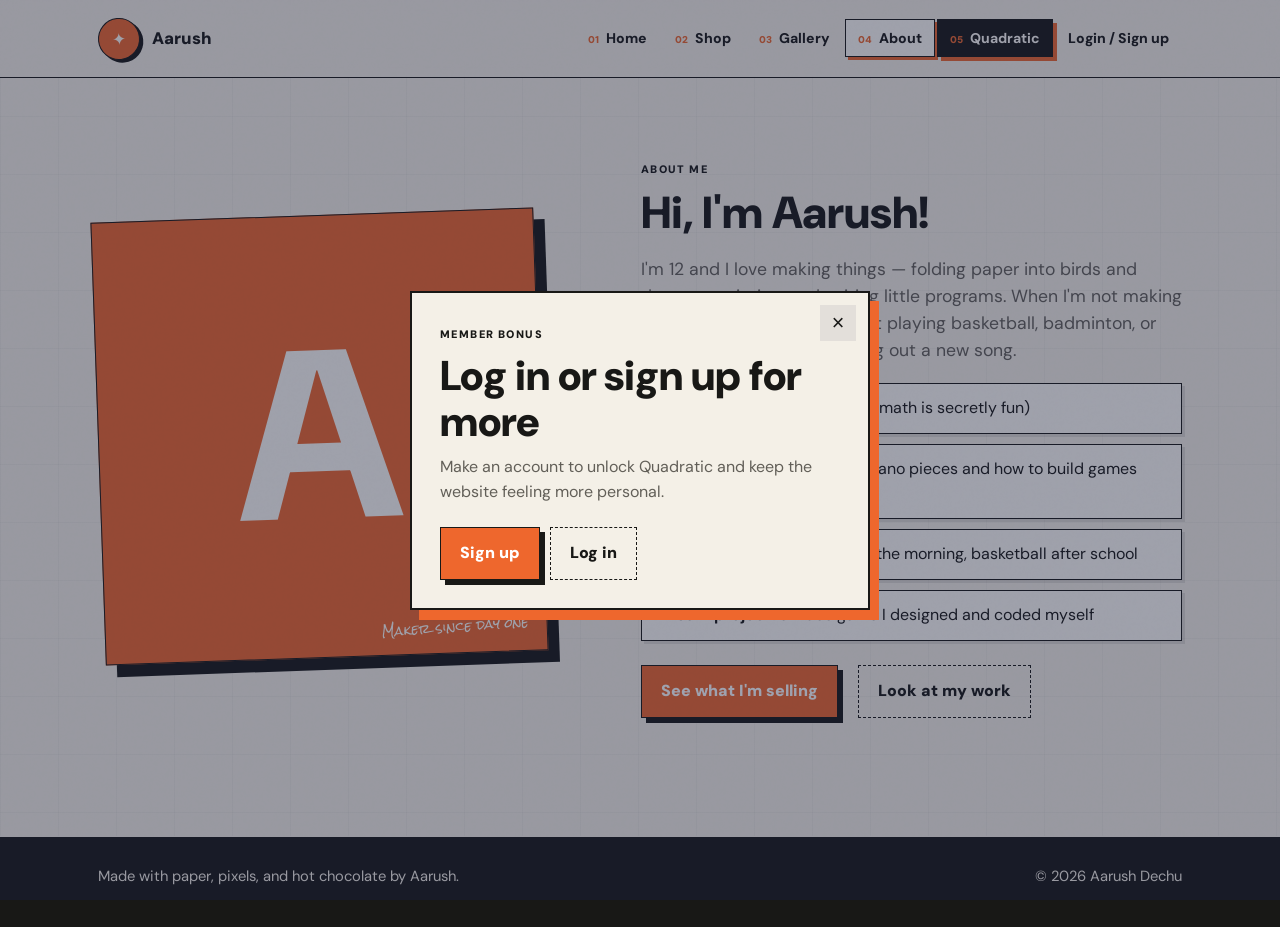
==== about.html @ c91dede1 "Redesign site with Sketchy Business style" ====
<!DOCTYPE html>
<html lang="en">
<head>
  <meta charset="UTF-8" />
  <meta name="viewport" content="width=device-width, initial-scale=1.0" />
  <title>About — Aarush Dechu</title>
  <meta name="description" content="Get to know Aarush — maker, player, and coder, age 12." />
  <link rel="preconnect" href="https://fonts.googleapis.com" />
  <link rel="preconnect" href="https://fonts.gstatic.com" crossorigin />
  <link href="https://fonts.googleapis.com/css2?family=DM+Sans:wght@400;500;600;700;800;900&family=Rock+Salt&display=swap" rel="stylesheet" />
  <link rel="stylesheet" href="css/style.css" />
</head>
<body class="about-page">

  <header class="site-header">
    <div class="wrap nav">
      <a class="brand" href="index.html"><span class="mark">✦</span> Aarush</a>
      <button class="nav-toggle" aria-label="Open menu" aria-expanded="false">☰</button>
      <ul class="nav-links">
        <li><a href="index.html">Home</a></li>
        <li><a href="shop.html">Shop</a></li>
        <li><a href="gallery.html">Gallery</a></li>
        <li><a href="about.html" aria-current="page">About</a></li>
        <li><a class="nav-feature" href="math.html">Quadratic</a></li>
        <li><a href="login.html" data-auth-link>Login</a></li>
      </ul>
    </div>
  </header>

  <section class="section">
    <div class="wrap">
      <div class="about-grid">
        <div class="portrait" aria-label="A for Aarush"><span>A</span><small>Maker since day one</small></div>

        <div>
          <span class="eyebrow">About me</span>
          <h2 style="font-size:clamp(1.9rem,4vw,2.8rem); margin:8px 0 14px">Hi, I'm Aarush!</h2>
          <p style="color:var(--ink-soft); font-size:1.1rem">
            I'm 12 and I love making things — folding paper into birds and dragons,
            painting, and writing little programs. When I'm not making stuff, you'll
            find me on a court playing basketball, badminton, or tennis, or at the piano
            figuring out a new song.
          </p>

          <ul class="facts">
            <li><b>Best at:</b> origami and algebra (math is secretly fun)</li>
            <li><b>Currently learning:</b> harder piano pieces and how to build games with code</li>
            <li><b>Favorite sport day:</b> tennis in the morning, basketball after school</li>
            <li><b>Dream project:</b> a video game I designed and coded myself</li>
          </ul>

          <div class="hero-actions" style="margin-top:24px">
            <a class="btn btn--coral" href="shop.html">See what I'm selling</a>
            <a class="btn btn--ghost" href="gallery.html">Look at my work</a>
          </div>
        </div>
      </div>
    </div>
  </section>

  <footer class="site-footer">
    <div class="wrap">
      <span>Made with paper, pixels, and hot chocolate by Aarush.</span>
      <span>© <span data-year>2026</span> Aarush Dechu</span>
    </div>
  </footer>

  <script src="js/main.js"></script>
</body>
</html>
---- css/style.css ----
/* =====================================================================
   Aarush's website — shared styles
   Theme: "folded paper / origami". Edit the colors in :root to recolor
   the whole site at once.
   ===================================================================== */

:root {
  --paper:    #FAF7F1;
  --surface:  #FFFFFF;
  --ink:      #1B2240;
  --ink-soft: #5A6080;
  --coral:    #FF5A5A;
  --gold:     #FFB22E;
  --teal:     #15B7A4;
  --violet:   #7B6CF6;
  --crease:   rgba(27, 34, 64, 0.14);

  --radius: 18px;
  --shadow: 0 14px 30px -18px rgba(27, 34, 64, 0.45);
  --maxw: 1080px;
  --font-display: "Fredoka", system-ui, sans-serif;
  --font-body: "DM Sans", system-ui, sans-serif;
}

* { box-sizing: border-box; }
html { scroll-behavior: smooth; }
[hidden] { display: none !important; }

body {
  margin: 0;
  font-family: var(--font-body);
  color: var(--ink);
  background: var(--paper);
  background-image:
    linear-gradient(135deg, rgba(27,34,64,0.02) 25%, transparent 25%),
    linear-gradient(225deg, rgba(27,34,64,0.02) 25%, transparent 25%);
  background-size: 60px 60px;
  line-height: 1.6;
  -webkit-font-smoothing: antialiased;
}

h1, h2, h3 { font-family: var(--font-display); line-height: 1.1; margin: 0; }
a { color: inherit; }
img { max-width: 100%; display: block; }

.wrap { width: 100%; max-width: var(--maxw); margin: 0 auto; padding: 0 22px; }

.eyebrow {
  font-family: var(--font-display);
  font-weight: 600;
  letter-spacing: 0.14em;
  text-transform: uppercase;
  font-size: 0.78rem;
  color: var(--teal);
}

.btn {
  display: inline-flex;
  align-items: center;
  gap: 8px;
  font-family: var(--font-display);
  font-weight: 600;
  font-size: 1rem;
  padding: 12px 22px;
  border-radius: 999px;
  border: 2px solid var(--ink);
  background: var(--ink);
  color: #fff;
  text-decoration: none;
  cursor: pointer;
  transition: transform 0.15s ease, box-shadow 0.15s ease;
}
.btn:hover { transform: translateY(-2px); box-shadow: var(--shadow); }
.btn--coral { background: var(--coral); border-color: var(--coral); }
.btn--ghost { background: transparent; color: var(--ink); }
.btn:focus-visible { outline: 3px solid var(--violet); outline-offset: 2px; }
.btn:disabled {
  cursor: wait;
  opacity: 0.65;
  transform: none;
}

.site-header {
  position: sticky;
  top: 0;
  z-index: 50;
  background: rgba(250, 247, 241, 0.85);
  backdrop-filter: blur(8px);
  border-bottom: 1px solid var(--crease);
}
.nav { display: flex; align-items: center; justify-content: space-between; padding: 14px 0; }
.brand {
  display: flex; align-items: center; gap: 10px;
  font-family: var(--font-display); font-weight: 700; font-size: 1.3rem;
  text-decoration: none;
}
.brand .mark {
  width: 34px; height: 34px;
  display: grid; place-items: center;
  background: var(--gold); color: var(--ink);
  border-radius: 9px 9px 9px 2px;
  transform: rotate(-4deg);
}
.nav-links { display: flex; align-items: center; gap: 6px; list-style: none; margin: 0; padding: 0; }
.nav-links a {
  text-decoration: none; font-weight: 500; padding: 8px 14px;
  border-radius: 999px; color: var(--ink-soft);
  transition: color 0.15s, background 0.15s;
}
.nav-links a:hover { color: var(--ink); background: rgba(27,34,64,0.06); }
.nav-links a[aria-current="page"] { color: var(--ink); background: rgba(123,108,246,0.14); }
.nav-links a.nav-feature {
  font-family: var(--font-display);
  font-weight: 700;
  color: #fff;
  background: linear-gradient(135deg, var(--violet), var(--teal));
  box-shadow: 0 10px 20px -14px rgba(27, 34, 64, 0.8);
}
.nav-links a.nav-feature:hover,
.nav-links a.nav-feature[aria-current="page"] {
  color: #fff;
  background: linear-gradient(135deg, var(--coral), var(--violet));
  transform: translateY(-1px);
}

.nav-links a.profile-pill {
  width: 42px;
  height: 42px;
  display: grid;
  place-items: center;
  padding: 0;
  background: linear-gradient(135deg, var(--violet), var(--teal));
  color: #fff;
  font-family: var(--font-display);
  font-weight: 700;
  box-shadow: 0 10px 20px -14px rgba(27, 34, 64, 0.8);
}

.nav-toggle {
  display: none;
  background: none; border: 2px solid var(--ink);
  border-radius: 10px; width: 42px; height: 42px;
  cursor: pointer; font-size: 1.2rem; color: var(--ink);
}

.hero { position: relative; overflow: hidden; padding: 70px 0 60px; }
.hero-grid { display: grid; grid-template-columns: 1.2fr 0.8fr; gap: 30px; align-items: center; }
.hero h1 { font-size: clamp(2.6rem, 6vw, 4.4rem); margin: 12px 0 16px; }
.hero h1 .pop { color: var(--coral); }
.hero p.lead { font-size: 1.2rem; color: var(--ink-soft); max-width: 30ch; }
.hero-actions { display: flex; gap: 12px; flex-wrap: wrap; margin-top: 26px; }

.bird-stage { display: grid; place-items: center; }
.bird { width: 100%; max-width: 320px; animation: float 6s ease-in-out infinite; }
@keyframes float {
  0%, 100% { transform: translateY(0) rotate(-2deg); }
  50%      { transform: translateY(-16px) rotate(2deg); }
}

.crease { height: 0; border: none; border-top: 2px dashed var(--crease); margin: 0; }

.section { padding: 56px 0; }
.section-head { max-width: 46ch; margin-bottom: 30px; }
.section-head h2 { font-size: clamp(1.8rem, 4vw, 2.6rem); margin: 8px 0; }
.section-head p { color: var(--ink-soft); margin: 0; }

.chips { display: flex; flex-wrap: wrap; gap: 12px; }
.chip {
  display: inline-flex; align-items: center; gap: 8px;
  background: var(--surface); border: 1px solid var(--crease);
  border-radius: 999px; padding: 10px 16px; font-weight: 600;
  box-shadow: 0 6px 14px -12px rgba(27,34,64,0.5);
}
.chip .dot { width: 9px; height: 9px; border-radius: 50%; }

.stats-section {
  padding: 34px 0;
}

.stats-grid {
  display: grid;
  grid-template-columns: repeat(3, minmax(0, 1fr));
  gap: 16px;
}

.stat-card {
  position: relative;
  overflow: hidden;
  padding: 18px 20px;
  border: 1px solid var(--crease);
  border-radius: 16px;
  background:
    linear-gradient(135deg, rgba(255,178,46,0.18), rgba(21,183,164,0.12)),
    #fff;
  box-shadow: var(--shadow);
}

.stat-card::before {
  content: "";
  position: absolute;
  inset: 0 auto 0 0;
  width: 7px;
  background: var(--coral);
}

.stat-card span {
  display: block;
  color: var(--ink-soft);
  font-weight: 700;
}

.stat-card strong {
  display: block;
  margin-top: 4px;
  font-family: var(--font-display);
  font-size: clamp(2rem, 5vw, 3.2rem);
  line-height: 1;
  color: var(--ink);
}

.doors { display: grid; grid-template-columns: repeat(auto-fit, minmax(240px, 1fr)); gap: 18px; }
.door {
  position: relative;
  display: flex; flex-direction: column;
  background: var(--surface); border: 1px solid var(--crease);
  border-radius: var(--radius); padding: 26px 24px 24px;
  text-decoration: none; overflow: hidden;
  transition: transform 0.18s ease, box-shadow 0.18s ease;
}
.door:hover { transform: translateY(-6px); box-shadow: var(--shadow); }
.door::after {
  content: "";
  position: absolute; top: 0; right: 0;
  width: 0; height: 0; border-style: solid;
  border-width: 0 34px 34px 0;
  border-color: transparent var(--accent, var(--gold)) transparent transparent;
}
.door .tag { font-size: 2rem; margin-bottom: 12px; }
.door h3 { font-size: 1.4rem; margin-bottom: 6px; }
.door p { color: var(--ink-soft); margin: 0 0 16px; flex: 1; }
.door .go { font-family: var(--font-display); font-weight: 600; color: var(--accent, var(--ink)); }
.door--quadratic {
  background:
    linear-gradient(135deg, rgba(123,108,246,0.14), rgba(21,183,164,0.1)),
    var(--surface);
}
.door--quadratic .tag {
  width: 54px;
  height: 54px;
  display: grid;
  place-items: center;
  border-radius: 14px;
  background: var(--ink);
  color: #fff;
  font-family: var(--font-display);
  font-size: 1.45rem;
  font-weight: 700;
}

.grid { display: grid; grid-template-columns: repeat(auto-fill, minmax(230px, 1fr)); gap: 18px; }
.card {
  background: var(--surface); border: 1px solid var(--crease);
  border-radius: var(--radius); overflow: hidden;
  display: flex; flex-direction: column;
  transition: transform 0.16s ease, box-shadow 0.16s ease;
}
.card:hover { transform: translateY(-4px); box-shadow: var(--shadow); }
.card .thumb {
  aspect-ratio: 4 / 3; display: grid; place-items: center; font-size: 3rem;
  background: linear-gradient(135deg, rgba(123,108,246,0.12), rgba(21,183,164,0.12));
}
.card .body { padding: 16px; display: flex; flex-direction: column; gap: 6px; flex: 1; }
.card h3 { font-size: 1.15rem; }
.card .desc { color: var(--ink-soft); font-size: 0.95rem; flex: 1; }
.card .meta { display: flex; align-items: center; justify-content: space-between; margin-top: 8px; }
.price { font-family: var(--font-display); font-weight: 700; font-size: 1.15rem; color: var(--teal); }
.pill {
  font-size: 0.75rem; font-weight: 700; text-transform: uppercase; letter-spacing: 0.04em;
  padding: 3px 9px; border-radius: 999px;
}
.pill--available { background: rgba(21,183,164,0.15); color: var(--teal); }
.pill--soon { background: rgba(255,178,46,0.2); color: #9a6b00; }
.card .ask {
  margin: 0 16px 16px; text-align: center;
  font-family: var(--font-display); font-weight: 600;
  padding: 10px; border-radius: 12px;
  border: 2px solid var(--ink); background: var(--ink); color: #fff; cursor: pointer;
}
.card .ask:hover { background: var(--coral); border-color: var(--coral); }

body.shop-page {
  background-color: #f3f8f2;
  background-image:
    linear-gradient(135deg, rgba(21,183,164,0.035) 25%, transparent 25%),
    linear-gradient(225deg, rgba(255,178,46,0.045) 25%, transparent 25%);
}

.shop-note {
  margin-bottom: 32px;
}

.shop-catalog {
  display: grid;
  grid-template-columns: repeat(auto-fit, minmax(240px, 1fr));
  gap: 30px;
  align-items: start;
}

.shop-category {
  --folder-accent: #efbd52;
  --folder-deep: #d9962d;
  position: relative;
  min-width: 0;
}

.shop-category:not(.is-collapsed) {
  grid-column: 1 / -1;
}

.shop-folder-toggle {
  position: relative;
  width: 100%;
  display: block;
  border: 0;
  background: transparent;
  color: var(--ink);
  cursor: pointer;
  font: inherit;
  padding: 0;
  text-align: left;
  transition: transform 0.2s ease, filter 0.2s ease;
}

.shop-folder-toggle:hover {
  filter: drop-shadow(0 18px 18px rgba(27,34,64,0.14));
  transform: translateY(-6px) rotate(-0.7deg);
}

.shop-folder-toggle[aria-expanded="true"] {
  transform: translateY(-2px);
}

.shop-folder-toggle:focus-visible {
  outline: 3px solid var(--violet);
  outline-offset: 8px;
  border-radius: 18px;
}

.folder-art {
  position: relative;
  display: block;
  height: 154px;
  isolation: isolate;
  filter: drop-shadow(0 14px 14px rgba(27,34,64,0.14));
}

.folder-back,
.folder-paper,
.folder-front {
  position: absolute;
  display: block;
  transition: transform 0.22s ease;
}

.folder-back {
  left: 8px;
  right: 8px;
  top: 34px;
  height: 82px;
  z-index: 1;
  border: 3px solid color-mix(in srgb, var(--folder-deep) 74%, var(--ink));
  border-radius: 14px 14px 8px 8px;
  background: linear-gradient(145deg, color-mix(in srgb, var(--folder-accent) 58%, #fff), color-mix(in srgb, var(--folder-accent) 80%, #fff));
}

.folder-back::before {
  content: "";
  position: absolute;
  left: 28%;
  top: -31px;
  width: min(92px, 32%);
  height: 31px;
  border: 3px solid color-mix(in srgb, var(--folder-deep) 74%, var(--ink));
  border-bottom: 0;
  border-radius: 12px 12px 0 0;
  background: color-mix(in srgb, var(--folder-accent) 76%, #fff);
}

.folder-paper {
  left: 26px;
  right: 26px;
  top: 56px;
  height: 64px;
  z-index: 2;
  border: 2px solid rgba(27,34,64,0.14);
  border-bottom: 0;
  border-radius: 12px 12px 4px 4px;
  background: rgba(255,255,255,0.94);
}

.folder-paper--one {
  transform: translateY(5px) rotate(-1deg);
}

.folder-paper--two {
  transform: translateY(12px) rotate(0.9deg);
}

.folder-front {
  left: 4px;
  right: 4px;
  bottom: 6px;
  height: 78px;
  z-index: 3;
  border: 3px solid color-mix(in srgb, var(--folder-deep) 78%, var(--ink));
  border-radius: 14px 14px 18px 18px;
  background:
    linear-gradient(100deg, rgba(255,255,255,0.22), transparent 34%),
    linear-gradient(145deg, color-mix(in srgb, var(--folder-accent) 72%, #fff), var(--folder-accent));
  transform-origin: bottom center;
}

.folder-front::after {
  content: "";
  position: absolute;
  left: 8%;
  right: 8%;
  top: -3px;
  height: 5px;
  border-radius: 999px;
  background: rgba(255,255,255,0.34);
}

.shop-folder-toggle:hover .folder-paper--one,
.shop-folder-toggle:hover .folder-paper--two {
  transform: translateY(-8px) rotate(-0.6deg);
}

.shop-folder-toggle:hover .folder-front {
  transform: translateY(2px);
}

.shop-folder-toggle[aria-expanded="true"] .folder-paper--one {
  transform: translateY(-17px) rotate(-1deg);
}

.shop-folder-toggle[aria-expanded="true"] .folder-paper--two {
  transform: translateY(-8px) rotate(0.9deg);
}

.shop-folder-toggle[aria-expanded="true"] .folder-front {
  transform: translateY(3px);
}

.folder-copy {
  display: grid;
  gap: 3px;
  margin-top: 12px;
  padding: 0 8px;
}

.folder-copy strong {
  font-family: var(--font-display);
  font-size: 1.28rem;
  line-height: 1.1;
}

.folder-copy small {
  color: var(--ink-soft);
  line-height: 1.35;
}

.folder-copy em {
  color: var(--folder-deep);
  font-family: var(--font-display);
  font-style: normal;
  font-weight: 800;
}

.shop-category__items {
  position: relative;
  display: grid;
  grid-template-columns: repeat(auto-fit, minmax(220px, 1fr));
  gap: 22px;
  margin-top: 26px;
  padding: 24px;
  border: 1px solid rgba(27,34,64,0.1);
  border-radius: 18px;
  background:
    linear-gradient(180deg, rgba(255,255,255,0.96), rgba(255,252,246,0.95));
  box-shadow: var(--shadow);
}

.shop-category.is-collapsed .shop-category__items {
  display: none;
}

.shop-folder-group { min-width: 0; }

.shop-folder-group:not(.is-collapsed) {
  grid-column: 1 / -1;
}

.shop-folder-group .folder-art {
  height: 116px;
}

.shop-folder-group .folder-back {
  top: 28px;
  height: 60px;
  border-width: 2px;
}

.shop-folder-group .folder-back::before {
  top: -23px;
  height: 23px;
  border-width: 2px;
  border-bottom: 0;
}

.shop-folder-group .folder-paper {
  top: 44px;
  height: 46px;
  border-width: 2px;
}

.shop-folder-group .folder-front {
  bottom: 4px;
  height: 56px;
  border-width: 2px;
  border-radius: 12px 12px 15px 15px;
}

.shop-folder-group .folder-copy strong {
  font-size: 1.12rem;
}

.shop-subitems {
  grid-column: 1 / -1;
  display: grid;
  grid-template-columns: repeat(auto-fill, minmax(190px, 1fr));
  gap: 14px;
  margin-top: 18px;
  padding: 18px;
  border: 1px dashed rgba(27,34,64,0.2);
  border-radius: 16px;
  background:
    linear-gradient(135deg, rgba(250,247,241,0.92), rgba(255,255,255,0.9));
}

.shop-folder-group.is-collapsed .shop-subitems {
  display: none;
}

.shop-item-card {
  position: relative;
  border-radius: 16px;
  box-shadow: 0 14px 22px -20px rgba(27,34,64,0.5);
}

.shop-item-card .meta {
  gap: 10px;
}

.shop-letter {
  color: var(--ink);
  font-family: var(--font-display);
  font-size: 2.4rem;
  font-weight: 800;
}

.shop-photo-frame {
  overflow: hidden;
  background:
    linear-gradient(135deg, rgba(255,255,255,0.96), rgba(236,246,246,0.9));
}

.shop-photo {
  width: 100%;
  height: 100%;
  object-fit: contain;
  object-position: center;
  transform: scale(var(--thumb-zoom, 1.18));
  transform-origin: center;
  transition: transform 0.18s ease;
}

.shop-item-card:hover .shop-photo {
  transform: scale(calc(var(--thumb-zoom, 1.18) + 0.04));
}

.shop-photo-frame .shop-letter {
  width: 100%;
  height: 100%;
  display: grid;
  place-items: center;
}

.shop-item-card--nested {
  border-radius: 14px;
}

.shop-item-card--nested .thumb {
  aspect-ratio: 5 / 3;
}

.shop-item-card--nested .shop-letter {
  font-size: 1.9rem;
}

.product-detail-card {
  display: grid;
  grid-template-columns: minmax(0, 1.08fr) minmax(320px, 0.92fr);
  gap: 28px;
  align-items: start;
}

.product-photo-panel,
.product-info-panel,
.product-empty {
  border: 1px solid var(--crease);
  border-radius: var(--radius);
  background: rgba(255,255,255,0.9);
  box-shadow: var(--shadow);
}

.product-photo-panel {
  display: grid;
  place-items: center;
  min-height: 470px;
  padding: 24px;
  background:
    linear-gradient(135deg, rgba(255,255,255,0.98), rgba(250,247,241,0.92));
}

.product-photo-large {
  width: 100%;
  max-height: 620px;
  object-fit: contain;
}

.product-info-panel {
  padding: 28px;
}

.product-back {
  display: inline-flex;
  margin-bottom: 18px;
  color: var(--ink-soft);
  font-family: var(--font-display);
  font-weight: 700;
  text-decoration: none;
}

.product-back:hover {
  color: var(--coral);
}

.product-info-panel h1,
.product-empty h1 {
  margin: 8px 0 12px;
  font-size: clamp(2.1rem, 6vw, 3.4rem);
}

.product-lead {
  color: var(--ink-soft);
  font-size: 1.08rem;
  margin: 0 0 20px;
}

.buy-box {
  margin: 22px 0;
  padding: 18px;
  border: 1px dashed rgba(27,34,64,0.2);
  border-radius: 16px;
  background: rgba(255,178,46,0.12);
}

.buy-box h2 {
  font-size: 1.2rem;
  margin-bottom: 6px;
}

.buy-box p,
.cart-preview-note {
  color: var(--ink-soft);
  margin: 0;
}

.add-cart-preview {
  width: 100%;
  justify-content: center;
}

.cart-preview-note {
  margin-top: 10px;
  font-size: 0.92rem;
}

.product-facts {
  list-style: none;
  display: grid;
  gap: 10px;
  padding: 0;
  margin: 24px 0 0;
}

.product-facts li {
  padding: 12px 14px;
  border: 1px solid var(--crease);
  border-radius: 12px;
  background: rgba(255,255,255,0.72);
}

.product-empty {
  max-width: 620px;
  padding: 32px;
}

.cart-fab {
  position: fixed;
  right: 22px;
  bottom: 22px;
  z-index: 70;
  display: none;
  align-items: center;
  gap: 10px;
  border: 0;
  border-radius: 999px;
  background: linear-gradient(135deg, var(--ink), #303866);
  color: #fff;
  font-family: var(--font-display);
  font-weight: 800;
  padding: 12px 14px 12px 18px;
  cursor: pointer;
  box-shadow: 0 18px 32px -18px rgba(27,34,64,0.75);
}

.cart-fab.has-items {
  display: inline-flex;
}

.cart-fab b {
  min-width: 28px;
  height: 28px;
  display: grid;
  place-items: center;
  border-radius: 999px;
  background: var(--coral);
  color: #fff;
}

.cart-fab.cart-pop {
  animation: cart-pop 0.42s ease;
}

@keyframes cart-pop {
  0% { transform: scale(1); }
  45% { transform: scale(1.12) rotate(-3deg); }
  100% { transform: scale(1); }
}

.cart-drawer {
  position: fixed;
  inset: 0;
  z-index: 90;
}

.cart-drawer__backdrop {
  position: absolute;
  inset: 0;
  background: rgba(27,34,64,0.32);
  backdrop-filter: blur(3px);
}

.cart-drawer__panel {
  position: absolute;
  top: 0;
  right: 0;
  width: min(100%, 460px);
  height: 100%;
  overflow-y: auto;
  background: var(--surface);
  border-left: 1px solid var(--crease);
  box-shadow: -24px 0 40px -30px rgba(27,34,64,0.8);
  padding: 24px;
}

.cart-drawer__top {
  display: flex;
  align-items: start;
  justify-content: space-between;
  gap: 16px;
  margin-bottom: 20px;
}

.cart-drawer__top h2 {
  margin-top: 4px;
  font-size: 2rem;
}

.cart-close {
  width: 42px;
  height: 42px;
  border: 1px solid var(--crease);
  border-radius: 999px;
  background: #fff;
  color: var(--ink);
  cursor: pointer;
  font-size: 1.5rem;
}

.cart-items {
  display: grid;
  gap: 12px;
  margin-bottom: 22px;
}

.cart-line {
  display: grid;
  grid-template-columns: 82px minmax(0, 1fr);
  gap: 12px;
  align-items: center;
  padding: 10px;
  border: 1px solid var(--crease);
  border-radius: 14px;
  background: rgba(250,247,241,0.7);
}

.cart-line img {
  width: 82px;
  height: 64px;
  object-fit: contain;
  border-radius: 10px;
  background: #fff;
}

.cart-line strong,
.cart-line span {
  display: block;
}

.cart-line span {
  color: var(--ink-soft);
  font-size: 0.9rem;
}

.cart-line__actions {
  display: flex;
  flex-wrap: wrap;
  align-items: center;
  gap: 8px;
  margin-top: 8px;
}

.cart-line__actions button {
  border: 1px solid var(--crease);
  border-radius: 999px;
  background: #fff;
  color: var(--ink);
  cursor: pointer;
  font: inherit;
  font-weight: 700;
  padding: 4px 10px;
}

.cart-empty,
.checkout-message {
  color: var(--ink-soft);
}

.checkout-form {
  display: grid;
  gap: 14px;
  padding: 18px;
  border: 1px solid var(--crease);
  border-radius: 16px;
  background:
    linear-gradient(135deg, rgba(123,108,246,0.08), rgba(21,183,164,0.08)),
    #fff;
}

.checkout-form h3 {
  font-size: 1.35rem;
}

.checkout-form p {
  margin: 0;
  color: var(--ink-soft);
}

.checkout-form label,
.checkout-form fieldset {
  display: grid;
  gap: 7px;
  margin: 0;
  color: var(--ink);
  font-family: var(--font-display);
  font-weight: 700;
}

.checkout-form fieldset {
  border: 1px dashed var(--crease);
  border-radius: 14px;
  padding: 12px;
}

.checkout-form legend {
  padding: 0 6px;
}

.checkout-options {
  display: grid;
  gap: 9px;
  margin-top: 4px;
}

.checkout-options--two {
  grid-template-columns: repeat(2, minmax(0, 1fr));
}

.checkout-options label {
  position: relative;
  display: grid;
  grid-template-columns: auto minmax(0, 1fr);
  align-items: center;
  gap: 10px;
  min-height: 46px;
  padding: 11px 12px;
  border: 2px solid var(--crease);
  border-radius: 12px;
  background: rgba(255,255,255,0.78);
  cursor: pointer;
  color: var(--ink-soft);
  font-family: var(--font-display);
  font-weight: 700;
  line-height: 1.2;
}

.checkout-options label:has(input:checked) {
  border-color: var(--teal);
  background: rgba(21,183,164,0.12);
  color: var(--ink);
  box-shadow: inset 0 0 0 1px rgba(21,183,164,0.18);
}

.checkout-options input {
  width: 18px;
  height: 18px;
  min-width: 18px;
  flex: 0 0 auto;
  accent-color: var(--teal);
}

.checkout-options span {
  display: block;
  min-width: 0;
  overflow-wrap: anywhere;
}

.checkout-form input:not([type="radio"]),
.checkout-form textarea {
  width: 100%;
  border: 2px solid var(--crease);
  border-radius: 12px;
  background: #fff;
  color: var(--ink);
  font: inherit;
  padding: 11px 12px;
}

.checkout-form input:not([type="radio"]):focus,
.checkout-form textarea:focus {
  border-color: var(--violet);
  outline: 3px solid rgba(123,108,246,0.16);
}

.checkout-message.success {
  color: var(--teal);
  font-weight: 700;
}

.about-grid { display: grid; grid-template-columns: 0.9fr 1.1fr; gap: 34px; align-items: start; }
.portrait {
  aspect-ratio: 1; border-radius: var(--radius);
  background: linear-gradient(135deg, var(--gold), var(--coral));
  display: grid; place-items: center; font-size: 4rem; color: #fff;
  box-shadow: var(--shadow);
}
.facts { list-style: none; padding: 0; margin: 18px 0 0; display: grid; gap: 10px; }
.facts li { background: var(--surface); border: 1px solid var(--crease); border-radius: 12px; padding: 12px 16px; }
.facts li b { font-family: var(--font-display); }

.note {
  background: rgba(255,178,46,0.16);
  border: 1px dashed var(--gold);
  border-radius: 14px; padding: 14px 18px;
  font-size: 0.95rem; color: #6b4e00;
}
.note b { color: #5a4100; }

.auth-shell {
  min-height: calc(100vh - 190px);
  display: grid;
  place-items: center;
  padding: 64px 22px;
}

.auth-card {
  width: min(100%, 520px);
  border: 1px solid var(--crease);
  border-radius: var(--radius);
  background:
    linear-gradient(135deg, rgba(255,255,255,0.96), rgba(255,255,255,0.88)),
    linear-gradient(135deg, rgba(123,108,246,0.12), rgba(21,183,164,0.1));
  box-shadow: var(--shadow);
  padding: 32px;
}

.auth-card h1 {
  margin: 8px 0 10px;
  font-size: clamp(2.1rem, 7vw, 3.2rem);
}

.auth-intro {
  margin: 0 0 24px;
  color: var(--ink-soft);
}

.google-login-wrap {
  display: grid;
  gap: 8px;
  margin-bottom: 18px;
}

#google-signin {
  min-height: 44px;
}

.auth-tabs {
  display: grid;
  grid-template-columns: repeat(3, 1fr);
  gap: 8px;
  margin-bottom: 22px;
  padding: 6px;
  border: 1px solid var(--crease);
  border-radius: 16px;
  background: rgba(27,34,64,0.04);
}

.auth-tab {
  border: 0;
  border-radius: 12px;
  background: transparent;
  color: var(--ink-soft);
  cursor: pointer;
  font-family: var(--font-display);
  font-weight: 700;
  padding: 10px 12px;
}

.auth-tab.is-active {
  background: #fff;
  color: var(--ink);
  box-shadow: 0 8px 18px -16px rgba(27,34,64,0.8);
}

.auth-form {
  display: grid;
  gap: 16px;
}

.auth-form[hidden] {
  display: none;
}

.auth-field {
  display: grid;
  gap: 7px;
}

.auth-field label {
  color: var(--ink);
  font-family: var(--font-display);
  font-weight: 700;
}

.auth-field input,
.auth-field textarea {
  width: 100%;
  border: 2px solid var(--crease);
  border-radius: 14px;
  background: #fff;
  color: var(--ink);
  font: inherit;
  padding: 13px 14px;
}

.auth-field textarea {
  min-height: 92px;
  resize: vertical;
}

.auth-field input:focus,
.auth-field textarea:focus {
  border-color: var(--violet);
  outline: 3px solid rgba(123,108,246,0.18);
}

.auth-hint {
  margin: 0;
  color: var(--ink-soft);
  font-size: 0.86rem;
}

.auth-message {
  min-height: 1.4em;
  margin: 0;
  color: var(--ink-soft);
  font-weight: 700;
}

.auth-message.error {
  color: var(--coral);
}

.auth-message.success {
  color: var(--teal);
}

.auth-submit {
  justify-content: center;
  width: 100%;
}

.auth-text-button {
  justify-self: center;
  border: 0;
  background: transparent;
  color: var(--violet);
  cursor: pointer;
  font-family: var(--font-display);
  font-weight: 700;
  padding: 2px 4px;
}

.auth-text-button:hover {
  color: var(--coral);
}

.auth-modal[hidden] {
  display: none;
}

.auth-modal {
  position: fixed;
  inset: 0;
  z-index: 100;
  display: grid;
  place-items: center;
  padding: 22px;
  animation: modalFadeIn 0.28s ease both;
}

.auth-modal__backdrop {
  position: absolute;
  inset: 0;
  background: rgba(27, 34, 64, 0.42);
  backdrop-filter: blur(5px);
  animation: modalBackdropIn 0.34s ease both;
}

.auth-modal__card {
  position: relative;
  width: min(100%, 460px);
  border: 1px solid var(--crease);
  border-radius: var(--radius);
  background:
    linear-gradient(135deg, rgba(255,255,255,0.98), rgba(255,255,255,0.92)),
    linear-gradient(135deg, rgba(123,108,246,0.14), rgba(21,183,164,0.12));
  box-shadow: 0 24px 60px -30px rgba(27,34,64,0.8);
  padding: 28px;
  transform-origin: center;
  animation: modalCardIn 0.42s cubic-bezier(0.16, 1, 0.3, 1) both;
}

.auth-modal__card h2 {
  margin: 8px 0 10px;
  font-size: clamp(1.8rem, 6vw, 2.6rem);
}

.auth-modal__card p {
  margin: 0;
  color: var(--ink-soft);
}

.auth-modal__actions {
  display: flex;
  flex-wrap: wrap;
  gap: 10px;
  margin-top: 22px;
}

.auth-modal__close {
  position: absolute;
  top: 12px;
  right: 12px;
  width: 36px;
  height: 36px;
  border: 0;
  border-radius: 50%;
  background: rgba(27,34,64,0.08);
  color: var(--ink);
  cursor: pointer;
  font-size: 1.35rem;
  line-height: 1;
}

.auth-modal.is-required .auth-modal__close {
  display: none;
}

.profile-menu[hidden] {
  display: none;
}

.profile-menu {
  position: fixed;
  top: 76px;
  right: max(22px, calc((100vw - var(--maxw)) / 2 + 22px));
  z-index: 90;
  width: min(92vw, 340px);
  animation: modalCardIn 0.24s cubic-bezier(0.16, 1, 0.3, 1) both;
}

.profile-menu__panel {
  border: 1px solid var(--crease);
  border-radius: 16px;
  background: rgba(255,255,255,0.96);
  box-shadow: 0 24px 60px -34px rgba(27,34,64,0.9);
  padding: 16px;
}

.profile-menu__top {
  display: grid;
  grid-template-columns: auto minmax(0, 1fr);
  gap: 12px;
  align-items: center;
  padding-bottom: 12px;
  border-bottom: 1px solid var(--crease);
}

.profile-menu__avatar {
  width: 46px;
  height: 46px;
  display: grid;
  place-items: center;
  border-radius: 50%;
  background: linear-gradient(135deg, var(--violet), var(--teal));
  color: #fff;
  font-family: var(--font-display);
  font-weight: 700;
  font-size: 1.25rem;
}

.profile-menu__name,
.profile-menu__email {
  display: block;
  overflow: hidden;
  text-overflow: ellipsis;
  white-space: nowrap;
}

.profile-menu__name {
  font-family: var(--font-display);
}

.profile-menu__email,
.profile-menu__item span {
  color: var(--ink-soft);
  font-size: 0.9rem;
}

.profile-menu__item {
  display: grid;
  gap: 3px;
  padding: 12px 0;
  border-bottom: 1px solid var(--crease);
}

.profile-menu__button {
  width: 100%;
  margin-top: 10px;
  border: 2px solid var(--ink);
  border-radius: 12px;
  background: var(--ink);
  color: #fff;
  cursor: pointer;
  font-family: var(--font-display);
  font-weight: 700;
  padding: 10px 12px;
}

.profile-menu__button--danger {
  background: var(--coral);
  border-color: var(--coral);
}

.is-quadratic-locked .quadratic-chat-card {
  position: relative;
}

.is-quadratic-locked .quadratic-chat-card::after {
  content: "";
  position: absolute;
  inset: 0;
  pointer-events: none;
  border-radius: var(--radius);
  background: linear-gradient(rgba(250,247,241,0.36), rgba(250,247,241,0.36));
}

@keyframes modalFadeIn {
  from { opacity: 0; }
  to { opacity: 1; }
}

@keyframes modalBackdropIn {
  from { opacity: 0; backdrop-filter: blur(0); }
  to { opacity: 1; backdrop-filter: blur(5px); }
}

@keyframes modalCardIn {
  from {
    opacity: 0;
    transform: translateY(18px) scale(0.96);
  }
  to {
    opacity: 1;
    transform: translateY(0) scale(1);
  }
}

.site-footer {
  border-top: 2px dashed var(--crease);
  margin-top: 40px; padding: 28px 0 40px;
  color: var(--ink-soft); font-size: 0.92rem;
}
.site-footer .wrap { display: flex; justify-content: space-between; flex-wrap: wrap; gap: 10px; }

.quadratic-hero {
  position: relative;
  overflow: hidden;
  padding: 70px 0 34px;
  background:
    radial-gradient(circle at 78% 22%, rgba(123,108,246,0.22), transparent 28%),
    linear-gradient(135deg, rgba(21,183,164,0.12), rgba(255,178,46,0.1));
  border-bottom: 2px dashed var(--crease);
}

.quadratic-hero-grid {
  display: grid;
  grid-template-columns: minmax(0, 1fr) minmax(260px, 380px);
  gap: 28px;
  align-items: center;
}

.quadratic-hero h1 {
  margin: 10px 0 14px;
  font-size: clamp(3.2rem, 8vw, 6rem);
}

.quadratic-hero h1 span {
  color: var(--violet);
}

.quadratic-hero .lead {
  max-width: 42ch;
  color: var(--ink-soft);
  font-size: 1.18rem;
}

.formula-card {
  min-height: 230px;
  display: grid;
  align-content: center;
  gap: 12px;
  padding: 28px;
  border: 2px solid var(--ink);
  border-radius: var(--radius);
  background:
    linear-gradient(135deg, rgba(255,255,255,0.86), rgba(255,255,255,0.96)),
    repeating-linear-gradient(0deg, rgba(123,108,246,0.12) 0 2px, transparent 2px 34px),
    repeating-linear-gradient(90deg, rgba(21,183,164,0.12) 0 2px, transparent 2px 34px);
  box-shadow: var(--shadow);
  transform: rotate(2deg);
}

.formula-card span {
  font-family: var(--font-display);
  font-size: clamp(2rem, 5vw, 3rem);
  font-weight: 700;
  color: var(--ink);
}

.formula-card strong {
  color: var(--coral);
  font-family: var(--font-display);
  font-size: 1.2rem;
}

.quadratic-section {
  padding-top: 34px;
}

.quadratic-grid {
  display: grid;
  grid-template-columns: minmax(230px, 0.36fr) minmax(0, 1fr);
  gap: 22px;
  align-items: start;
}

.coach-panel,
.quadratic-chat-card {
  background: var(--surface);
  border: 1px solid var(--crease);
  border-radius: var(--radius);
  box-shadow: var(--shadow);
}

.coach-panel {
  position: sticky;
  top: 84px;
  padding: 24px;
}

.coach-panel h2 {
  margin: 8px 0 10px;
  font-size: 1.75rem;
}

.coach-panel p {
  color: var(--ink-soft);
  margin: 0 0 18px;
}

.coach-badges {
  display: flex;
  flex-wrap: wrap;
  gap: 9px;
}

.coach-badges span {
  border: 1px solid var(--crease);
  border-radius: 999px;
  background: rgba(123,108,246,0.1);
  color: var(--ink);
  font-weight: 700;
  padding: 8px 12px;
}

.coach-badges span:nth-child(2n) {
  background: rgba(21,183,164,0.12);
}

.memory-button {
  width: 100%;
  margin-top: 18px;
  border: 2px solid var(--ink);
  border-radius: 14px;
  background: transparent;
  color: var(--ink);
  cursor: pointer;
  font-family: var(--font-display);
  font-weight: 700;
  padding: 11px 14px;
}

.memory-button:hover {
  background: var(--ink);
  color: #fff;
}

.quadratic-chat-card {
  overflow: hidden;
}

.chat-topbar {
  display: flex;
  align-items: center;
  justify-content: space-between;
  gap: 16px;
  padding: 18px 20px;
  border-bottom: 1px solid var(--crease);
  background: linear-gradient(135deg, rgba(123,108,246,0.12), rgba(21,183,164,0.1));
}

.chat-topbar h2 {
  margin-top: 4px;
  font-size: 1.55rem;
}

.status-dot {
  flex: 0 0 auto;
  border-radius: 999px;
  background: linear-gradient(135deg, var(--violet), var(--teal));
  color: #fff;
  font-family: var(--font-display);
  font-weight: 700;
  padding: 8px 12px;
  box-shadow: 0 10px 22px -16px rgba(27,34,64,0.8);
}

.status-dot.is-ai {
  background: linear-gradient(135deg, var(--teal), var(--violet));
}

.status-dot.is-local {
  background: #9a6b00;
}

.math-chat {
  min-height: 320px;
  max-height: 520px;
  overflow-y: auto;
  display: flex;
  flex-direction: column;
  gap: 14px;
  padding: 20px;
  background:
    linear-gradient(rgba(250,247,241,0.92), rgba(250,247,241,0.92)),
    repeating-linear-gradient(0deg, transparent 0 29px, rgba(27,34,64,0.08) 30px),
    repeating-linear-gradient(90deg, transparent 0 29px, rgba(27,34,64,0.06) 30px);
}

.math-message {
  width: min(82%, 680px);
  border: 1px solid var(--crease);
  border-radius: 18px;
  background: #fff;
  padding: 15px 17px;
  box-shadow: 0 10px 24px -20px rgba(27,34,64,0.8);
}

.math-message.user {
  align-self: flex-end;
  background: linear-gradient(135deg, var(--ink), #303866);
  color: #fff;
  border-bottom-right-radius: 6px;
}

.math-message.bot {
  align-self: flex-start;
  border-bottom-left-radius: 6px;
}

.math-message strong {
  display: block;
  margin-bottom: 5px;
  font-family: var(--font-display);
}

.math-message p {
  margin: 0;
  white-space: pre-wrap;
}

.math-message.is-typing p::after {
  content: "";
  display: inline-block;
  width: 0.55em;
  height: 1em;
  margin-left: 2px;
  border-right: 2px solid var(--violet);
  transform: translateY(2px);
  animation: blink 0.85s steps(1) infinite;
}

@keyframes blink {
  50% { opacity: 0; }
}

.prompt-chips {
  display: flex;
  flex-wrap: wrap;
  gap: 9px;
  padding: 16px 20px 0;
}

.prompt-chips .chip {
  cursor: pointer;
  font: inherit;
  font-weight: 700;
}

.prompt-chips .chip:hover {
  border-color: var(--violet);
  color: var(--violet);
}

.math-form {
  display: grid;
  gap: 10px;
  padding: 18px 20px 20px;
}

.math-form label {
  font-family: var(--font-display);
  font-weight: 700;
  color: var(--ink-soft);
}

.ask-row {
  display: grid;
  grid-template-columns: minmax(0, 1fr) auto;
  gap: 12px;
  align-items: end;
}

.ask-row textarea {
  width: 100%;
  min-height: 92px;
  resize: vertical;
  border: 2px solid var(--crease);
  border-radius: 16px;
  background: #fff;
  color: var(--ink);
  font: inherit;
  padding: 12px 14px;
}

.ask-row textarea:focus {
  border-color: var(--violet);
  outline: 3px solid rgba(123,108,246,0.18);
}

.privacy-note {
  margin: 0;
  color: var(--ink-soft);
  font-size: 0.86rem;
}

@media (max-width: 820px) {
  .nav-toggle { display: block; }
  .nav-links {
    position: absolute; top: 68px; right: 22px; left: 22px;
    flex-direction: column; align-items: stretch; gap: 4px;
    background: var(--surface); border: 1px solid var(--crease);
    border-radius: 14px; padding: 10px; box-shadow: var(--shadow);
    display: none;
  }
  .nav-links.open { display: flex; }
  .hero-grid { grid-template-columns: 1fr; }
  .quadratic-hero-grid,
  .quadratic-grid,
  .product-detail-card,
  .ask-row { grid-template-columns: 1fr; }
  .bird-stage { order: -1; }
  .bird { max-width: 220px; }
  .doors { grid-template-columns: 1fr; }
  .stats-grid { grid-template-columns: 1fr; }
  .about-grid { grid-template-columns: 1fr; }
  .coach-panel { position: static; }
  .math-message { width: 100%; }
  .shop-catalog { grid-template-columns: 1fr; }
  .folder-art { height: 144px; }
  .folder-copy { padding: 0 2px; }
  .shop-category__items,
  .shop-subitems {
    grid-template-columns: 1fr;
  }
  .product-photo-panel {
    min-height: 320px;
  }
  .product-info-panel {
    padding: 22px;
  }
  .cart-fab {
    right: 16px;
    bottom: 16px;
  }
  .cart-drawer__panel {
    width: 100%;
    padding: 20px;
  }
  .checkout-options--two {
    grid-template-columns: 1fr;
  }
}

@media (prefers-reduced-motion: reduce) {
  * { animation: none !important; scroll-behavior: auto; }
  .btn:hover, .card:hover, .door:hover { transform: none; }
}

/* =====================================================================
   Aarush Lab case-file edition
   Visual language adapted from Aarush's A Sketchy Business project.
   ===================================================================== */

:root {
  --paper: #f4f0e7;
  --surface: #fffdf8;
  --ink: #181816;
  --ink-soft: #625f58;
  --coral: #ee672d;
  --gold: #f0c45e;
  --teal: #63786a;
  --violet: #755bd6;
  --crease: rgba(24, 24, 22, 0.23);
  --radius: 4px;
  --shadow: 6px 7px 0 rgba(24, 24, 22, 0.14);
  --maxw: 1180px;
  --font-display: "DM Sans", system-ui, sans-serif;
  --font-body: "DM Sans", system-ui, sans-serif;
}

body {
  background-color: var(--paper);
  background-image:
    linear-gradient(rgba(24, 24, 22, 0.026) 1px, transparent 1px),
    linear-gradient(90deg, rgba(24, 24, 22, 0.026) 1px, transparent 1px);
  background-size: 58px 58px;
  line-height: 1.55;
}

body::before {
  content: "";
  position: fixed;
  z-index: 100;
  inset: 0;
  pointer-events: none;
  opacity: 0.055;
  background-image: url("data:image/svg+xml,%3Csvg viewBox='0 0 180 180' xmlns='http://www.w3.org/2000/svg'%3E%3Cfilter id='n'%3E%3CfeTurbulence type='fractalNoise' baseFrequency='.9' numOctaves='3' stitchTiles='stitch'/%3E%3C/filter%3E%3Crect width='100%25' height='100%25' filter='url(%23n)' opacity='.22'/%3E%3C/svg%3E");
  mix-blend-mode: multiply;
}

h1,
h2,
h3,
.brand,
.btn,
.nav-links a {
  letter-spacing: 0;
}

h1,
h2,
h3 {
  font-weight: 900;
}

h1 em,
h2 em {
  color: var(--coral);
  font-family: "Rock Salt", cursive;
  font-size: 0.7em;
  font-style: normal;
  font-weight: 400;
}

.wrap {
  padding-inline: clamp(20px, 4vw, 48px);
}

.site-header {
  height: 78px;
  background: rgba(244, 240, 231, 0.94);
  border-bottom: 1px solid var(--ink);
  backdrop-filter: blur(12px);
}

.nav {
  height: 100%;
  padding-block: 0;
}

.brand {
  gap: 12px;
  font-size: 1.05rem;
  font-weight: 900;
}

.brand .mark {
  width: 42px;
  height: 42px;
  border: 1px solid var(--ink);
  border-radius: 50%;
  background: var(--coral);
  color: var(--surface);
  box-shadow: 3px 3px 0 var(--ink);
  transform: rotate(-6deg);
}

.nav-links {
  gap: 2px;
}

.nav-links a {
  position: relative;
  padding: 9px 12px;
  border: 1px solid transparent;
  border-radius: 0;
  color: var(--ink);
  font-size: 0.88rem;
  font-weight: 800;
  transition: transform 0.18s ease, background 0.18s ease, box-shadow 0.18s ease;
}

.nav-links li:nth-child(-n+5) a::before {
  margin-right: 7px;
  color: var(--coral);
  font-size: 0.62rem;
  font-weight: 900;
}

.nav-links li:nth-child(1) a::before { content: "01"; }
.nav-links li:nth-child(2) a::before { content: "02"; }
.nav-links li:nth-child(3) a::before { content: "03"; }
.nav-links li:nth-child(4) a::before { content: "04"; }
.nav-links li:nth-child(5) a::before { content: "05"; }

.nav-links a:hover,
.nav-links a[aria-current="page"] {
  border-color: var(--ink);
  background: var(--surface);
  box-shadow: 3px 3px 0 var(--coral);
  color: var(--ink);
  transform: translate(-2px, -2px) rotate(-0.5deg);
}

.nav-links a.nav-feature,
.nav-links a.nav-feature:hover,
.nav-links a.nav-feature[aria-current="page"] {
  border-color: var(--ink);
  background: var(--ink);
  color: var(--surface);
  box-shadow: 4px 4px 0 var(--coral);
}

.nav-links a.profile-pill {
  width: 40px;
  height: 40px;
  border: 1px solid var(--ink);
  border-radius: 50%;
  background: var(--coral);
  box-shadow: 3px 3px 0 var(--ink);
}

.nav-toggle {
  border: 1px solid var(--ink);
  border-radius: 0;
  background: var(--surface);
  box-shadow: 3px 3px 0 var(--coral);
}

.eyebrow {
  color: var(--ink);
  font-family: var(--font-body);
  font-size: 0.68rem;
  font-weight: 900;
  letter-spacing: 0.13em;
}

.eyebrow b {
  display: inline-block;
  margin-right: 8px;
  padding: 4px 7px;
  background: var(--coral);
  color: white;
  letter-spacing: 0.08em;
}

.hero {
  min-height: 650px;
  padding: 0;
  border-bottom: 1px solid var(--ink);
}

.hero-grid {
  min-height: 650px;
  grid-template-columns: minmax(0, 0.9fr) minmax(360px, 1.1fr);
  gap: clamp(32px, 7vw, 90px);
}

.hero h1 {
  max-width: 680px;
  margin: 18px 0 24px;
  font-size: clamp(3.3rem, 7vw, 6.4rem);
  line-height: 0.92;
}

.hero p.lead {
  max-width: 550px;
  color: var(--ink-soft);
  font-size: 1.08rem;
}

.hero-actions {
  gap: 20px;
  margin-top: 30px;
}

.btn {
  min-height: 52px;
  justify-content: space-between;
  padding: 13px 19px;
  border: 1px solid var(--ink);
  border-radius: 0;
  background: var(--ink);
  box-shadow: 5px 5px 0 var(--coral);
  color: white;
  font-weight: 900;
  transition: transform 0.18s ease, box-shadow 0.18s ease, background 0.18s ease;
}

.btn:hover {
  background: var(--coral);
  border-color: var(--ink);
  box-shadow: 7px 7px 0 var(--ink);
  transform: translate(-2px, -2px) rotate(-0.35deg);
}

.btn--coral {
  background: var(--coral);
  box-shadow: 5px 5px 0 var(--ink);
}

.btn--ghost {
  border-style: dashed;
  background: transparent;
  box-shadow: none;
  color: var(--ink);
}

.btn--ghost:hover {
  color: white;
}

.bird-stage {
  min-width: 0;
}

.hero-case-photo {
  position: relative;
  width: min(100%, 570px);
  padding: 18px 18px 54px;
  border: 1px solid var(--ink);
  background: var(--surface);
  box-shadow: 11px 12px 0 var(--coral);
  transform: rotate(1.4deg);
}

.hero-case-photo::after {
  content: "";
  position: absolute;
  top: -14px;
  left: 42%;
  width: 108px;
  height: 30px;
  background: rgba(240, 196, 94, 0.75);
  transform: rotate(-4deg);
}

.hero-case-photo > span {
  position: absolute;
  z-index: 2;
  top: 28px;
  left: 28px;
  padding: 5px 8px;
  background: var(--ink);
  color: white;
  font-size: 0.65rem;
  font-weight: 900;
  letter-spacing: 0.12em;
  text-transform: uppercase;
}

.hero-case-photo .bird {
  width: 100%;
  max-width: none;
  aspect-ratio: 4 / 3;
  object-fit: cover;
  animation: none;
}

.hero-case-photo p {
  position: absolute;
  right: 20px;
  bottom: 12px;
  margin: 0;
  font-family: "Rock Salt", cursive;
  font-size: clamp(0.72rem, 1.2vw, 0.95rem);
  transform: rotate(-1deg);
}

.maker-ticker {
  overflow: hidden;
  border-bottom: 1px solid var(--ink);
  background: var(--ink);
  color: var(--surface);
}

.maker-ticker div {
  width: max-content;
  padding: 13px 0;
  font-size: 0.7rem;
  font-weight: 900;
  letter-spacing: 0.16em;
  animation: makerTicker 22s linear infinite;
}

.maker-ticker span {
  margin-inline: 20px;
  color: var(--coral);
}

@keyframes makerTicker {
  to { transform: translateX(-40%); }
}

.crease {
  border-top: 1px dashed var(--crease);
}

.section {
  padding: 78px 0;
}

.section-head {
  max-width: 660px;
  margin-bottom: 38px;
}

.section-head h2 {
  margin: 10px 0 12px;
  font-size: clamp(2.4rem, 5vw, 4.6rem);
  line-height: 0.95;
}

.chips {
  gap: 10px;
}

.chip,
.coach-badges span {
  border: 1px solid var(--ink);
  border-radius: 0;
  background: var(--surface);
  box-shadow: 3px 3px 0 rgba(24, 24, 22, 0.14);
}

.chip:nth-child(even) {
  transform: rotate(0.7deg);
}

.stats-section {
  padding: 48px 0;
  background: var(--ink);
  color: var(--paper);
}

.stat-card {
  padding: 22px 24px;
  border: 1px solid rgba(244, 240, 231, 0.45);
  border-radius: 0;
  background: transparent;
  box-shadow: none;
}

.stat-card::before {
  top: auto;
  right: 18px;
  bottom: 14px;
  left: auto;
  width: 44px;
  height: 4px;
  transform: rotate(-3deg);
}

.stat-card span { color: #c9c2b6; }
.stat-card strong { color: var(--paper); font-size: clamp(2.7rem, 6vw, 4.8rem); }

.doors {
  gap: 24px;
}

.door {
  min-height: 310px;
  padding: 28px;
  border: 1px solid var(--ink);
  border-radius: 0;
  background: var(--surface);
  box-shadow: 6px 7px 0 var(--accent, var(--coral));
}

.door:hover {
  box-shadow: 10px 11px 0 var(--accent, var(--coral));
  transform: translate(-4px, -4px) rotate(-0.5deg);
}

.door::after {
  top: 18px;
  right: 18px;
  width: 58px;
  height: 1px;
  border: 0;
  background: var(--accent, var(--coral));
  transform: rotate(-12deg);
}

.door .tag {
  width: 62px;
  height: 62px;
  display: grid;
  place-items: center;
  border: 1px solid var(--ink);
  border-radius: 50%;
  background: var(--paper-2);
  font-size: 1.5rem;
}

.door h3 {
  margin-top: 28px;
  font-size: 2rem;
}

.door--quadratic,
.door--quadratic .tag {
  background: var(--ink);
  color: white;
}

.door--quadratic p { color: #c9c2b6; }

.card {
  border: 1px solid var(--ink);
  border-radius: 0;
  background: var(--surface);
  box-shadow: 5px 6px 0 rgba(24, 24, 22, 0.12);
}

.card:hover {
  box-shadow: 8px 9px 0 var(--coral);
  transform: translate(-3px, -3px) rotate(-0.35deg);
}

.card .thumb {
  width: 100%;
  aspect-ratio: 4 / 3;
  border-bottom: 1px solid var(--ink);
  background: var(--paper-2);
  object-fit: contain;
}

.gallery-page .card:nth-child(odd) { transform: rotate(-0.5deg); }
.gallery-page .card:nth-child(even) { transform: rotate(0.5deg); }
.gallery-code { color: var(--coral); font-weight: 900; }

.card .body { padding: 20px; }
.card .ask {
  margin: 0 20px 20px;
  border: 1px solid var(--ink);
  border-radius: 0;
  box-shadow: 4px 4px 0 var(--coral);
}

.card .ask:hover {
  background: var(--coral);
  box-shadow: 6px 6px 0 var(--ink);
  transform: translate(-2px, -2px);
}

body.shop-page {
  background-color: var(--paper);
  background-image:
    linear-gradient(rgba(24, 24, 22, 0.026) 1px, transparent 1px),
    linear-gradient(90deg, rgba(24, 24, 22, 0.026) 1px, transparent 1px);
}

.note {
  border: 1px dashed var(--ink);
  border-radius: 0;
  background: #fff3ab;
  color: var(--ink);
  box-shadow: 5px 5px 0 rgba(24, 24, 22, 0.12);
  transform: rotate(-0.25deg);
}

.note b { color: var(--ink); }

.shop-catalog { gap: 38px 28px; }
.shop-folder-toggle:hover { filter: drop-shadow(7px 9px 0 rgba(24, 24, 22, 0.12)); }
.shop-folder-toggle:focus-visible { border-radius: 0; outline-color: var(--coral); }
.folder-back,
.folder-front { border-radius: 2px; }
.folder-paper { border-radius: 1px; }
.folder-copy { margin-top: 14px; }
.folder-copy strong { font-size: 1.42rem; font-weight: 900; }

.shop-category__items,
.shop-subitems {
  border-color: var(--ink);
  border-radius: 0;
  background: rgba(255, 253, 248, 0.96);
  box-shadow: 7px 8px 0 rgba(24, 24, 22, 0.12);
}

.shop-subitems { border-style: dashed; }

.product-photo-panel,
.product-info-panel,
.product-empty {
  border-color: var(--ink);
  border-radius: 0;
  box-shadow: 7px 8px 0 rgba(24, 24, 22, 0.13);
}

.product-photo-panel { background: var(--surface); }
.product-info-panel { border-left: 6px solid var(--coral); }
.buy-box {
  border-color: var(--ink);
  border-radius: 0;
  background: #fff3ab;
}
.product-facts li { border-color: var(--ink); border-radius: 0; }

.cart-fab {
  border: 1px solid var(--paper);
  border-radius: 0;
  background: var(--ink);
  box-shadow: 6px 6px 0 var(--coral);
}

.cart-fab b { border-radius: 0; background: var(--coral); }
.cart-drawer__backdrop { background: rgba(24, 24, 22, 0.68); }
.cart-drawer__panel {
  border-left: 2px solid var(--ink);
  background: var(--paper);
  box-shadow: -10px 0 0 var(--coral);
}
.cart-close,
.cart-line,
.cart-line img,
.cart-line__actions button,
.checkout-form,
.checkout-form fieldset,
.checkout-options label,
.checkout-form input:not([type="radio"]),
.checkout-form textarea {
  border-color: var(--ink);
  border-radius: 0;
}
.checkout-form {
  background: var(--surface);
  box-shadow: 5px 5px 0 rgba(24, 24, 22, 0.13);
}
.checkout-options label:has(input:checked) {
  border-color: var(--ink);
  background: #fff3ab;
  box-shadow: 3px 3px 0 var(--coral);
}
.checkout-options input { accent-color: var(--coral); }

.about-grid {
  align-items: center;
  gap: clamp(40px, 8vw, 100px);
}

.portrait {
  position: relative;
  border: 1px solid var(--ink);
  border-radius: 0;
  background: var(--coral);
  box-shadow: 11px 12px 0 var(--ink);
  color: var(--surface);
  transform: rotate(-2deg);
}

.portrait span {
  font-size: clamp(8rem, 25vw, 15rem);
  font-weight: 900;
  line-height: 1;
}

.portrait small {
  position: absolute;
  right: 18px;
  bottom: 16px;
  font-family: "Rock Salt", cursive;
  font-size: 0.75rem;
  transform: rotate(-2deg);
}

.facts li {
  border-color: var(--ink);
  border-radius: 0;
  background: var(--surface);
  box-shadow: 3px 3px 0 rgba(24, 24, 22, 0.1);
}

.auth-shell {
  padding-block: 78px;
  background: linear-gradient(105deg, transparent 0 54%, rgba(238, 103, 45, 0.08) 54% 100%);
}

.auth-card {
  border: 2px solid var(--ink);
  border-radius: 0;
  background: var(--surface);
  box-shadow: 11px 12px 0 var(--coral);
}

.auth-card h1 {
  font-size: clamp(3rem, 8vw, 5.4rem);
  line-height: 0.95;
}

.auth-tabs {
  border-color: var(--ink);
  border-radius: 0;
  background: var(--paper-2);
}

.auth-tab {
  border-radius: 0;
  font-weight: 900;
}

.auth-tab.is-active {
  border: 1px solid var(--ink);
  box-shadow: 3px 3px 0 var(--coral);
}

.auth-field input,
.auth-field textarea {
  border-color: var(--ink);
  border-radius: 0;
  background: var(--surface);
}

.auth-field input:focus,
.auth-field textarea:focus {
  border-color: var(--coral);
  outline-color: rgba(238, 103, 45, 0.22);
}

.auth-modal__card,
.profile-menu__panel {
  border: 2px solid var(--ink);
  border-radius: 0;
  background: var(--paper);
  box-shadow: 9px 10px 0 var(--coral);
}

.auth-modal__card {
  width: min(460px, calc(100vw - 44px));
  min-width: 0;
}

.auth-modal__card h2,
.auth-modal__card p {
  min-width: 0;
  overflow-wrap: break-word;
}

.auth-modal__close,
.profile-menu__avatar,
.profile-menu__button {
  border-radius: 0;
}

.profile-menu__avatar { background: var(--coral); }
.profile-menu__button { border-width: 1px; box-shadow: 3px 3px 0 var(--coral); }

.quadratic-hero {
  min-height: 420px;
  padding: 72px 0;
  border-bottom: 1px solid var(--ink);
  background: var(--ink);
  color: var(--paper);
}

.quadratic-hero .eyebrow,
.quadratic-hero .lead { color: #c9c2b6; }

.quadratic-hero h1 {
  font-size: clamp(4rem, 9vw, 7.8rem);
  line-height: 0.9;
}

.quadratic-hero h1 span {
  color: var(--coral);
  font-family: "Rock Salt", cursive;
  font-size: 0.63em;
}

.formula-card {
  border: 1px solid var(--paper);
  border-radius: 0;
  background: transparent;
  box-shadow: 9px 10px 0 var(--coral);
  transform: rotate(1.5deg);
}

.coach-panel {
  border: 1px solid var(--ink);
  border-radius: 0;
  background: #fff3ab;
  box-shadow: 6px 7px 0 rgba(24, 24, 22, 0.14);
}

.memory-button {
  border-color: var(--ink);
  border-radius: 0;
  box-shadow: 3px 3px 0 var(--coral);
}

.quadratic-chat-card {
  border: 2px solid var(--ink);
  border-radius: 0;
  background: var(--surface);
  box-shadow: 9px 10px 0 var(--coral);
}

.chat-topbar { border-bottom-color: var(--ink); background: var(--surface); }
.status-dot { border-radius: 0; background: var(--coral); }
.math-chat {
  background-color: var(--paper);
  background-image:
    linear-gradient(rgba(24, 24, 22, 0.08) 1px, transparent 1px),
    linear-gradient(90deg, rgba(24, 24, 22, 0.08) 1px, transparent 1px);
  background-size: 30px 30px;
}

.math-message {
  border-color: var(--ink);
  border-radius: 0;
  box-shadow: 4px 4px 0 rgba(24, 24, 22, 0.13);
}

.math-message.user {
  background: var(--ink);
  border-bottom-right-radius: 0;
  box-shadow: 4px 4px 0 var(--coral);
}

.math-message.bot { border-bottom-left-radius: 0; }
.ask-row textarea { border-color: var(--ink); border-radius: 0; }
.ask-row textarea:focus { border-color: var(--coral); outline-color: rgba(238, 103, 45, 0.2); }

.site-footer {
  border-top: 1px solid var(--paper);
  background: var(--ink);
  color: var(--paper);
}

@media (max-width: 900px) {
  .site-header { height: 68px; }
  .nav-links {
    top: 68px;
    border: 1px solid var(--ink);
    border-radius: 0;
    background: var(--paper);
    box-shadow: 7px 8px 0 var(--coral);
  }
  .nav-links a { padding: 12px 14px; }
  .hero-grid {
    min-height: auto;
    grid-template-columns: 1fr;
    padding-block: 64px 76px;
  }
  .bird-stage { order: 0; }
  .hero-case-photo { width: min(92%, 570px); margin: 10px auto 0; }
  .stats-grid,
  .quadratic-hero-grid,
  .quadratic-grid,
  .product-detail-card,
  .about-grid,
  .ask-row { grid-template-columns: 1fr; }
  .product-info-panel { border-left: 1px solid var(--ink); border-top: 6px solid var(--coral); }
}

@media (max-width: 560px) {
  .wrap { padding-inline: 18px; }
  .brand { font-size: 0.95rem; }
  .hero h1 { font-size: clamp(3rem, 16vw, 4.6rem); }
  .hero-case-photo { padding: 11px 11px 48px; box-shadow: 7px 8px 0 var(--coral); }
  .hero-case-photo > span { top: 18px; left: 18px; }
  .section { padding: 58px 0; }
  .section-head h2 { font-size: 2.8rem; }
  .door { min-height: 260px; }
  .auth-shell { padding: 42px 14px 60px; }
  .auth-card { padding: 24px 18px; box-shadow: 7px 8px 0 var(--coral); }
  .auth-modal { padding: 14px; }
  .auth-modal__card {
    width: calc(100vw - 28px);
    padding: 28px 20px 22px;
    box-shadow: 6px 7px 0 var(--coral);
  }
  .auth-modal__card h2 { padding-right: 24px; font-size: 2rem; }
  .auth-modal__actions { align-items: stretch; }
  .auth-modal__actions .btn { flex: 1 1 130px; }
  .auth-tabs { gap: 3px; padding: 4px; }
  .auth-tab { padding-inline: 6px; font-size: 0.82rem; }
  .quadratic-hero { min-height: 0; padding: 58px 0; }
  .quadratic-hero h1 { font-size: 4rem; }
  .formula-card { min-height: 180px; }
  .quadratic-chat-card { box-shadow: 6px 7px 0 var(--coral); }
  .chat-topbar { align-items: flex-start; }
  .status-dot { padding: 7px 9px; font-size: 0.7rem; }
  .cart-drawer__panel { border-left: 0; }
}

@media (prefers-reduced-motion: reduce) {
  .maker-ticker div { animation: none; }
}
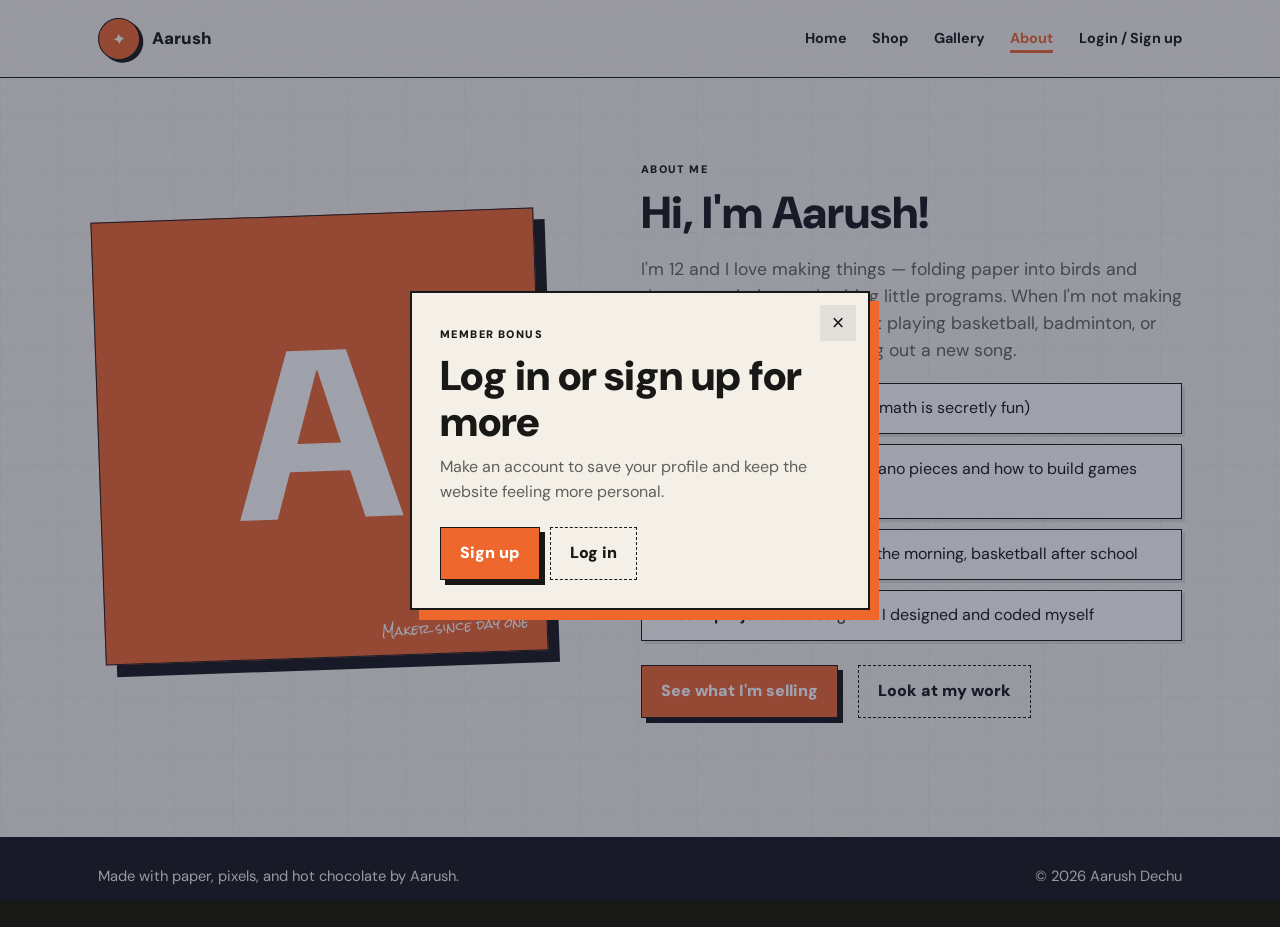
==== commit 04b38d37: "Clean navigation and hide Quadratic" ====
--- a/about.html
+++ b/about.html
@@ -21,7 +21,6 @@
         <li><a href="shop.html">Shop</a></li>
         <li><a href="gallery.html">Gallery</a></li>
         <li><a href="about.html" aria-current="page">About</a></li>
-        <li><a class="nav-feature" href="math.html">Quadratic</a></li>
         <li><a href="login.html" data-auth-link>Login</a></li>
       </ul>
     </div>
--- a/css/style.css
+++ b/css/style.css
@@ -179,7 +179,7 @@
 
 .stats-grid {
   display: grid;
-  grid-template-columns: repeat(3, minmax(0, 1fr));
+  grid-template-columns: repeat(auto-fit, minmax(240px, 1fr));
   gap: 16px;
 }
 
@@ -1792,58 +1792,65 @@
 }
 
 .nav-links {
-  gap: 2px;
+  gap: clamp(12px, 2vw, 28px);
 }
 
 .nav-links a {
   position: relative;
-  padding: 9px 12px;
-  border: 1px solid transparent;
+  padding: 10px 0 8px;
+  border: 0;
   border-radius: 0;
   color: var(--ink);
-  font-size: 0.88rem;
-  font-weight: 800;
-  transition: transform 0.18s ease, background 0.18s ease, box-shadow 0.18s ease;
-}
-
-.nav-links li:nth-child(-n+5) a::before {
-  margin-right: 7px;
-  color: var(--coral);
-  font-size: 0.62rem;
-  font-weight: 900;
-}
-
-.nav-links li:nth-child(1) a::before { content: "01"; }
-.nav-links li:nth-child(2) a::before { content: "02"; }
-.nav-links li:nth-child(3) a::before { content: "03"; }
-.nav-links li:nth-child(4) a::before { content: "04"; }
-.nav-links li:nth-child(5) a::before { content: "05"; }
+  font-size: 0.9rem;
+  font-weight: 700;
+  transition: color 0.18s ease;
+}
+
+.nav-links a::after {
+  content: "";
+  position: absolute;
+  right: 0;
+  bottom: 2px;
+  left: 0;
+  height: 3px;
+  background: var(--coral);
+  transform: scaleX(0);
+  transform-origin: right;
+  transition: transform 0.2s ease;
+}
 
 .nav-links a:hover,
 .nav-links a[aria-current="page"] {
-  border-color: var(--ink);
-  background: var(--surface);
-  box-shadow: 3px 3px 0 var(--coral);
-  color: var(--ink);
-  transform: translate(-2px, -2px) rotate(-0.5deg);
-}
-
-.nav-links a.nav-feature,
-.nav-links a.nav-feature:hover,
-.nav-links a.nav-feature[aria-current="page"] {
-  border-color: var(--ink);
-  background: var(--ink);
-  color: var(--surface);
-  box-shadow: 4px 4px 0 var(--coral);
+  background: transparent;
+  box-shadow: none;
+  color: var(--coral);
+  transform: none;
+}
+
+.nav-links a:hover::after,
+.nav-links a[aria-current="page"]::after {
+  transform: scaleX(1);
+  transform-origin: left;
 }
 
 .nav-links a.profile-pill {
-  width: 40px;
-  height: 40px;
+  width: 36px;
+  height: 36px;
   border: 1px solid var(--ink);
   border-radius: 50%;
   background: var(--coral);
-  box-shadow: 3px 3px 0 var(--ink);
+  box-shadow: none;
+  color: white;
+  padding: 0;
+}
+
+.nav-links a.profile-pill::after {
+  display: none;
+}
+
+.nav-links a.profile-pill:hover {
+  background: var(--ink);
+  color: white;
 }
 
 .nav-toggle {
@@ -2455,15 +2462,6 @@
 }
 
 @media (max-width: 900px) {
-  .site-header { height: 68px; }
-  .nav-links {
-    top: 68px;
-    border: 1px solid var(--ink);
-    border-radius: 0;
-    background: var(--paper);
-    box-shadow: 7px 8px 0 var(--coral);
-  }
-  .nav-links a { padding: 12px 14px; }
   .hero-grid {
     min-height: auto;
     grid-template-columns: 1fr;
@@ -2478,6 +2476,21 @@
   .about-grid,
   .ask-row { grid-template-columns: 1fr; }
   .product-info-panel { border-left: 1px solid var(--ink); border-top: 6px solid var(--coral); }
+}
+
+@media (max-width: 820px) {
+  .site-header { height: 68px; }
+  .nav-links {
+    top: 68px;
+    gap: 4px;
+    border: 1px solid var(--ink);
+    border-radius: 0;
+    background: var(--paper);
+    box-shadow: 7px 8px 0 var(--coral);
+  }
+  .nav-links a { padding: 12px 14px; }
+  .nav-links a::after { right: 14px; left: 14px; }
+  .nav-links a.profile-pill { width: 100%; border-radius: 0; }
 }
 
 @media (max-width: 560px) {
@@ -2514,3 +2527,150 @@
 @media (prefers-reduced-motion: reduce) {
   .maker-ticker div { animation: none; }
 }
+
+/* Glitched action buttons, adapted from the interaction on A Sketchy Business. */
+.glitch-button {
+  position: relative;
+  isolation: isolate;
+}
+
+.glitch-button::after {
+  --glitch-slice-0: inset(50% 50% 50% 50%);
+  --glitch-slice-1: inset(80% -7px 0 0);
+  --glitch-slice-2: inset(50% -7px 28% 0);
+  --glitch-slice-3: inset(10% -7px 82% 0);
+  --glitch-slice-4: inset(38% -7px 42% 0);
+  --glitch-slice-5: inset(78% -7px 5% 0);
+  content: attr(data-glitch);
+  position: absolute;
+  z-index: 3;
+  inset: -1px;
+  display: grid;
+  place-items: center;
+  padding: inherit;
+  overflow: hidden;
+  border: 1px solid var(--ink);
+  background: linear-gradient(45deg, transparent 4%, var(--paper) 4% 6%, var(--coral) 6%);
+  color: white;
+  font: inherit;
+  font-weight: 900;
+  line-height: 1.2;
+  text-align: center;
+  text-shadow: -3px -3px 0 var(--ink), 3px 3px 0 #ffc3a7;
+  clip-path: var(--glitch-slice-0);
+  pointer-events: none;
+}
+
+.glitch-button:hover::after,
+.glitch-button:focus-visible::after {
+  animation: aarush-glitch 0.85s steps(2, end);
+}
+
+@keyframes aarush-glitch {
+  0% { clip-path: var(--glitch-slice-1); transform: translate(-16px, -7px); }
+  12% { clip-path: var(--glitch-slice-3); transform: translate(9px, 8px); }
+  24% { clip-path: var(--glitch-slice-1); transform: translate(-8px, 7px); }
+  36% { clip-path: var(--glitch-slice-3); transform: translate(0, 4px); }
+  48% { clip-path: var(--glitch-slice-2); transform: translate(-5px, 0); }
+  60% { clip-path: var(--glitch-slice-4); transform: translate(6px, 8px); }
+  72% { clip-path: var(--glitch-slice-2); transform: translate(-9px, 6px); }
+  84% { clip-path: var(--glitch-slice-5); transform: translate(16px, -7px); }
+  100% { clip-path: var(--glitch-slice-1); transform: translate(0); }
+}
+
+.origami-class-note {
+  position: relative;
+  display: grid;
+  grid-template-columns: auto minmax(0, 1fr) auto;
+  gap: clamp(18px, 4vw, 42px);
+  align-items: center;
+  margin: 0 0 54px;
+  padding: 24px 28px;
+  border: 2px solid var(--ink);
+  background: var(--ink);
+  color: var(--paper);
+  box-shadow: 8px 9px 0 var(--coral);
+  transform: rotate(0.25deg);
+}
+
+.origami-class-note::before {
+  content: "";
+  position: absolute;
+  top: -13px;
+  left: 48%;
+  width: 92px;
+  height: 25px;
+  background: rgba(240, 196, 94, 0.78);
+  transform: rotate(-3deg);
+}
+
+.origami-class-note__price {
+  width: 92px;
+  height: 92px;
+  display: grid;
+  place-items: center;
+  border: 2px solid var(--paper);
+  border-radius: 50%;
+  background: var(--coral);
+  font-size: 2rem;
+  font-weight: 900;
+  transform: rotate(-7deg);
+}
+
+.origami-class-note .eyebrow {
+  display: block;
+  margin-bottom: 7px;
+  color: var(--gold);
+}
+
+.origami-class-note h3 {
+  margin: 0 0 5px;
+  font-size: clamp(1.5rem, 3vw, 2.25rem);
+}
+
+.origami-class-note p {
+  max-width: 620px;
+  margin: 0;
+  color: #ccc5b9;
+}
+
+.origami-class-note > strong {
+  max-width: 145px;
+  padding: 10px 12px;
+  border: 1px dashed var(--paper);
+  color: var(--paper);
+  font-size: 0.82rem;
+  line-height: 1.35;
+  text-align: center;
+  text-transform: uppercase;
+}
+
+@media (max-width: 720px) {
+  .origami-class-note {
+    grid-template-columns: auto minmax(0, 1fr);
+    padding: 22px 20px;
+  }
+
+  .origami-class-note > strong {
+    grid-column: 1 / -1;
+    max-width: none;
+  }
+}
+
+@media (max-width: 460px) {
+  .origami-class-note {
+    grid-template-columns: 1fr;
+    text-align: center;
+  }
+
+  .origami-class-note__price {
+    margin: 0 auto;
+  }
+}
+
+@media (prefers-reduced-motion: reduce) {
+  .glitch-button:hover::after,
+  .glitch-button:focus-visible::after {
+    animation: none;
+  }
+}
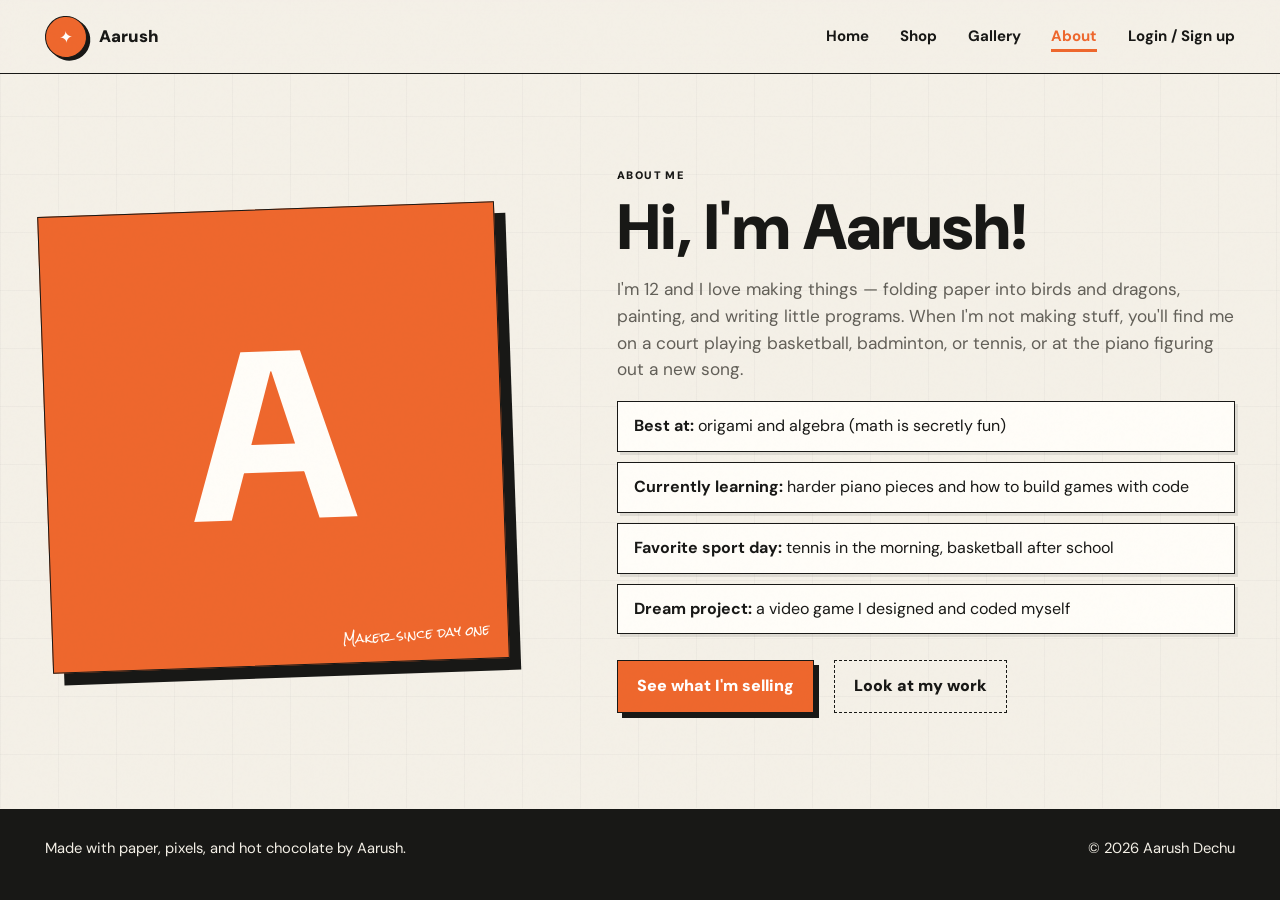
==== commit 9ca2159f: "Polish the full website experience" ====
--- a/about.html
+++ b/about.html
@@ -11,12 +11,13 @@
   <link rel="stylesheet" href="css/style.css" />
 </head>
 <body class="about-page">
+  <a class="skip-link" href="#main-content">Skip to content</a>
 
   <header class="site-header">
     <div class="wrap nav">
       <a class="brand" href="index.html"><span class="mark">✦</span> Aarush</a>
-      <button class="nav-toggle" aria-label="Open menu" aria-expanded="false">☰</button>
-      <ul class="nav-links">
+      <button class="nav-toggle" aria-label="Open menu" aria-expanded="false" aria-controls="primary-navigation">☰</button>
+      <ul class="nav-links" id="primary-navigation">
         <li><a href="index.html">Home</a></li>
         <li><a href="shop.html">Shop</a></li>
         <li><a href="gallery.html">Gallery</a></li>
@@ -26,15 +27,15 @@
     </div>
   </header>
 
-  <section class="section">
+  <main class="section" id="main-content">
     <div class="wrap">
       <div class="about-grid">
         <div class="portrait" aria-label="A for Aarush"><span>A</span><small>Maker since day one</small></div>
 
         <div>
           <span class="eyebrow">About me</span>
-          <h2 style="font-size:clamp(1.9rem,4vw,2.8rem); margin:8px 0 14px">Hi, I'm Aarush!</h2>
-          <p style="color:var(--ink-soft); font-size:1.1rem">
+          <h1 class="about-title">Hi, I'm Aarush!</h1>
+          <p class="about-intro">
             I'm 12 and I love making things — folding paper into birds and dragons,
             painting, and writing little programs. When I'm not making stuff, you'll
             find me on a court playing basketball, badminton, or tennis, or at the piano
@@ -48,14 +49,14 @@
             <li><b>Dream project:</b> a video game I designed and coded myself</li>
           </ul>
 
-          <div class="hero-actions" style="margin-top:24px">
+          <div class="hero-actions about-actions">
             <a class="btn btn--coral" href="shop.html">See what I'm selling</a>
             <a class="btn btn--ghost" href="gallery.html">Look at my work</a>
           </div>
         </div>
       </div>
     </div>
-  </section>
+  </main>
 
   <footer class="site-footer">
     <div class="wrap">
--- a/css/style.css
+++ b/css/style.css
@@ -2674,3 +2674,605 @@
     animation: none;
   }
 }
+
+/* Desktop-first layout: use the space available on laptops and monitors. */
+@media (min-width: 1100px) {
+  :root {
+    --maxw: 1380px;
+  }
+
+  .wrap {
+    padding-inline: clamp(34px, 3.5vw, 64px);
+  }
+
+  .site-header {
+    height: 74px;
+  }
+
+  .nav-links {
+    gap: clamp(24px, 2.4vw, 38px);
+  }
+
+  .nav-links a {
+    font-size: 0.94rem;
+  }
+
+  .hero,
+  .hero-grid {
+    min-height: min(760px, calc(100vh - 74px));
+  }
+
+  .hero-grid {
+    grid-template-columns: minmax(430px, 0.82fr) minmax(560px, 1.18fr);
+    gap: clamp(58px, 7vw, 118px);
+  }
+
+  .hero h1 {
+    font-size: clamp(5rem, 6.4vw, 7.3rem);
+  }
+
+  .hero p.lead {
+    max-width: 610px;
+    font-size: 1.13rem;
+  }
+
+  .hero-case-photo {
+    width: min(100%, 650px);
+  }
+
+  .section {
+    padding-block: 88px;
+  }
+
+  .section-head {
+    max-width: 760px;
+  }
+
+  .stats-grid {
+    grid-template-columns: repeat(2, minmax(0, 1fr));
+  }
+
+  .stat-card {
+    min-height: 150px;
+    display: grid;
+    align-content: center;
+  }
+
+  .chips {
+    display: grid;
+    grid-template-columns: repeat(7, minmax(0, 1fr));
+  }
+
+  .chip {
+    min-height: 54px;
+    justify-content: center;
+    padding-inline: 12px;
+  }
+
+  .doors {
+    grid-template-columns: repeat(2, minmax(0, 1fr));
+    gap: 34px;
+  }
+
+  .door {
+    min-height: 330px;
+  }
+
+  .gallery-page .grid {
+    grid-template-columns: repeat(3, minmax(0, 1fr));
+    gap: 30px;
+  }
+
+  .gallery-page .card .thumb {
+    aspect-ratio: 16 / 10;
+  }
+
+  .shop-catalog {
+    grid-template-columns: repeat(3, minmax(0, 1fr));
+    gap: 48px 34px;
+  }
+
+  .shop-category__items {
+    grid-template-columns: repeat(4, minmax(0, 1fr));
+    gap: 26px;
+    padding: 30px;
+  }
+
+  .shop-subitems {
+    grid-template-columns: repeat(4, minmax(0, 1fr));
+    gap: 20px;
+    padding: 24px;
+  }
+
+  .shop-folder-toggle:hover {
+    transform: translateY(-9px) rotate(-0.6deg);
+  }
+
+  .product-detail-card {
+    grid-template-columns: minmax(0, 1.25fr) minmax(390px, 0.75fr);
+    gap: 42px;
+  }
+
+  .product-photo-panel {
+    min-height: 650px;
+  }
+
+  .product-info-panel {
+    position: sticky;
+    top: 102px;
+    padding: 36px;
+  }
+
+  .about-grid {
+    grid-template-columns: minmax(420px, 0.85fr) minmax(560px, 1.15fr);
+    gap: clamp(70px, 9vw, 140px);
+  }
+
+  .about-grid .portrait {
+    max-width: 560px;
+  }
+
+  .auth-shell {
+    min-height: calc(100vh - 180px);
+    padding-block: 72px 96px;
+  }
+
+  .auth-card {
+    width: min(100%, 620px);
+    padding: 42px;
+  }
+
+  .cart-drawer__panel {
+    width: min(100%, 560px);
+    padding: 32px;
+  }
+
+  .origami-class-note {
+    padding: 28px 36px;
+  }
+}
+
+@media (min-width: 1600px) {
+  :root {
+    --maxw: 1520px;
+  }
+
+  .hero-grid {
+    grid-template-columns: minmax(500px, 0.82fr) minmax(650px, 1.18fr);
+  }
+
+  .hero-case-photo {
+    width: min(100%, 730px);
+  }
+
+  .shop-category__items,
+  .shop-subitems {
+    grid-template-columns: repeat(4, minmax(0, 1fr));
+  }
+}
+
+/* Final shared polish: consistent structure, controls, and responsive states. */
+html {
+  scroll-behavior: smooth;
+  scroll-padding-top: 92px;
+}
+
+body {
+  min-height: 100vh;
+  display: flex;
+  flex-direction: column;
+  overflow-x: clip;
+}
+
+body > main,
+body > section:not(.hero) {
+  flex: 0 0 auto;
+}
+
+.site-footer {
+  width: 100%;
+  margin-top: auto;
+}
+
+.skip-link {
+  position: fixed;
+  z-index: 200;
+  top: 12px;
+  left: 12px;
+  padding: 10px 14px;
+  border: 2px solid var(--ink);
+  background: var(--surface);
+  color: var(--ink);
+  font-weight: 800;
+  text-decoration: none;
+  transform: translateY(-160%);
+  transition: transform 0.18s ease;
+}
+
+.skip-link:focus {
+  transform: translateY(0);
+}
+
+:where(a, button, input, textarea):focus-visible {
+  outline: 3px solid var(--coral);
+  outline-offset: 3px;
+}
+
+.site-header {
+  flex: 0 0 auto;
+}
+
+.nav {
+  min-height: 100%;
+}
+
+.brand,
+.nav-links a,
+.btn,
+.shop-folder-toggle,
+.card,
+.cart-fab {
+  -webkit-tap-highlight-color: transparent;
+}
+
+.nav-links a {
+  white-space: nowrap;
+}
+
+.nav-toggle {
+  transition: background 0.18s ease, color 0.18s ease, transform 0.18s ease;
+}
+
+.nav-toggle:hover,
+.nav-toggle[aria-expanded="true"] {
+  background: var(--ink);
+  color: var(--paper);
+  transform: translateY(-1px);
+}
+
+.section-head {
+  margin-bottom: 42px;
+}
+
+.section-head h2,
+.about-title {
+  line-height: 1.02;
+}
+
+.section-head p,
+.about-intro,
+.product-lead,
+.card .desc {
+  text-wrap: pretty;
+}
+
+.about-title {
+  margin: 8px 0 16px;
+  font-size: clamp(2.6rem, 5vw, 4.8rem);
+}
+
+.about-intro {
+  max-width: 66ch;
+  margin: 0;
+  color: var(--ink-soft);
+  font-size: 1.08rem;
+}
+
+.about-actions {
+  margin-top: 26px;
+}
+
+.card {
+  height: 100%;
+}
+
+.card .body {
+  min-width: 0;
+}
+
+.card h3,
+.folder-copy strong {
+  overflow-wrap: anywhere;
+}
+
+.gallery-page .grid {
+  align-items: stretch;
+}
+
+.gallery-page .card {
+  display: flex;
+  flex-direction: column;
+}
+
+.gallery-page .card .body {
+  flex: 1;
+}
+
+.gallery-page img.thumb {
+  object-fit: contain;
+  padding: 18px;
+  background: var(--surface);
+}
+
+.shop-note {
+  max-width: none;
+  padding: 18px 20px;
+  line-height: 1.6;
+}
+
+.shop-category__items,
+.shop-subitems {
+  scroll-margin-top: 100px;
+}
+
+.shop-category:not(.is-collapsed) > .shop-folder-toggle,
+.shop-folder-group:not(.is-collapsed) > .shop-folder-toggle {
+  max-width: 430px;
+}
+
+.shop-item-card {
+  display: flex;
+  flex-direction: column;
+  min-width: 0;
+}
+
+.shop-item-card .body {
+  flex: 1;
+}
+
+.shop-item-card .ask {
+  margin: 0 18px 18px;
+}
+
+.shop-photo-frame {
+  min-height: 170px;
+}
+
+.shop-photo {
+  padding: 8px;
+}
+
+.product-photo-panel {
+  overflow: hidden;
+}
+
+.product-photo-large {
+  max-width: 100%;
+  filter: drop-shadow(0 18px 16px rgba(24, 24, 22, 0.12));
+}
+
+.product-back::before {
+  content: "←";
+  margin-right: 8px;
+}
+
+.cart-fab {
+  min-height: 48px;
+}
+
+.cart-close,
+.cart-line__actions button {
+  transition: background 0.16s ease, color 0.16s ease, transform 0.16s ease;
+}
+
+.cart-close:hover,
+.cart-line__actions button:hover {
+  background: var(--ink);
+  color: var(--paper);
+  transform: translateY(-1px);
+}
+
+.checkout-form fieldset {
+  min-width: 0;
+}
+
+.checkout-options label {
+  width: 100%;
+  min-width: 0;
+}
+
+.checkout-options span {
+  line-height: 1.3;
+}
+
+.auth-card {
+  overflow: hidden;
+}
+
+.google-login-wrap,
+#google-signin,
+#google-signin > div {
+  max-width: 100%;
+}
+
+.auth-tabs {
+  align-items: stretch;
+}
+
+.auth-tab {
+  min-width: 0;
+  min-height: 44px;
+}
+
+.auth-message:not(:empty) {
+  margin-top: 6px;
+  padding: 12px 14px;
+  border-left: 4px solid currentColor;
+  background: var(--paper);
+  line-height: 1.45;
+}
+
+/* The optional account invitation should never block the page. */
+.auth-modal:not([hidden]):not(.is-required) {
+  display: block;
+  padding: 0;
+  pointer-events: none;
+}
+
+.auth-modal:not(.is-required) .auth-modal__backdrop {
+  display: none;
+}
+
+.auth-modal:not(.is-required) .auth-modal__card {
+  position: absolute;
+  right: clamp(18px, 3vw, 44px);
+  bottom: clamp(18px, 3vw, 40px);
+  width: min(410px, calc(100vw - 36px));
+  padding: 24px;
+  pointer-events: auto;
+  box-shadow: 8px 9px 0 var(--coral), 0 22px 60px rgba(24, 24, 22, 0.2);
+}
+
+.auth-modal:not(.is-required) .auth-modal__card h2 {
+  padding-right: 28px;
+  font-size: clamp(1.55rem, 3vw, 2rem);
+}
+
+.auth-modal:not(.is-required) .auth-modal__actions {
+  margin-top: 18px;
+}
+
+.auth-modal:not(.is-required) .btn {
+  min-height: 42px;
+  padding: 10px 16px;
+}
+
+@media (hover: hover) {
+  .gallery-page .card:hover {
+    transform: translateY(-7px) rotate(0);
+  }
+
+  .shop-item-card:hover {
+    transform: translateY(-5px);
+  }
+}
+
+@media (max-width: 1099px) {
+  .chips {
+    display: grid;
+    grid-template-columns: repeat(2, minmax(0, 1fr));
+  }
+
+  .chip {
+    justify-content: flex-start;
+  }
+}
+
+@media (max-width: 820px) {
+  html {
+    scroll-padding-top: 78px;
+  }
+
+  .nav-links {
+    max-height: calc(100vh - 92px);
+    overflow-y: auto;
+  }
+
+  .nav-toggle {
+    display: block;
+    flex: 0 0 auto;
+  }
+
+  .nav-links a {
+    width: 100%;
+  }
+
+  .section-head {
+    margin-bottom: 30px;
+  }
+
+  .shop-category:not(.is-collapsed) > .shop-folder-toggle,
+  .shop-folder-group:not(.is-collapsed) > .shop-folder-toggle {
+    max-width: none;
+  }
+
+  .shop-photo-frame {
+    min-height: 210px;
+  }
+
+  .auth-modal:not(.is-required) .auth-modal__card {
+    right: 14px;
+    bottom: 14px;
+    width: calc(100vw - 28px);
+  }
+}
+
+@media (max-width: 720px) {
+  .origami-class-note {
+    grid-template-columns: 1fr;
+    gap: 14px;
+    padding: 24px 20px;
+    text-align: center;
+  }
+
+  .origami-class-note > * {
+    min-width: 0;
+  }
+
+  .origami-class-note__price {
+    width: 78px;
+    height: 78px;
+    margin: 0 auto;
+    font-size: 1.65rem;
+  }
+
+  .origami-class-note h3 {
+    font-size: clamp(1.4rem, 7vw, 1.85rem);
+    overflow-wrap: anywhere;
+  }
+
+  .origami-class-note > strong {
+    grid-column: auto;
+    width: 100%;
+    max-width: none;
+  }
+}
+
+@media (max-width: 560px) {
+  .chips {
+    grid-template-columns: 1fr;
+  }
+
+  .section-head h2 {
+    font-size: clamp(2.2rem, 12vw, 2.8rem);
+  }
+
+  .about-title {
+    font-size: clamp(2.5rem, 14vw, 3.5rem);
+  }
+
+  .site-footer .wrap {
+    flex-direction: column;
+  }
+
+  .checkout-form {
+    padding: 16px 14px;
+  }
+
+  .auth-modal:not(.is-required) .auth-modal__card {
+    padding: 22px 18px 18px;
+  }
+
+  .auth-modal:not(.is-required) .auth-modal__card h2 {
+    font-size: 1.45rem;
+  }
+
+  .auth-modal:not(.is-required) .auth-modal__card p {
+    font-size: 0.9rem;
+  }
+
+  .auth-modal:not(.is-required) .auth-modal__actions {
+    gap: 8px;
+    margin-top: 14px;
+  }
+
+  .auth-modal:not(.is-required) .btn {
+    flex: 1 1 0;
+  }
+}
+
+@media (prefers-reduced-motion: reduce) {
+  html {
+    scroll-behavior: auto;
+  }
+}
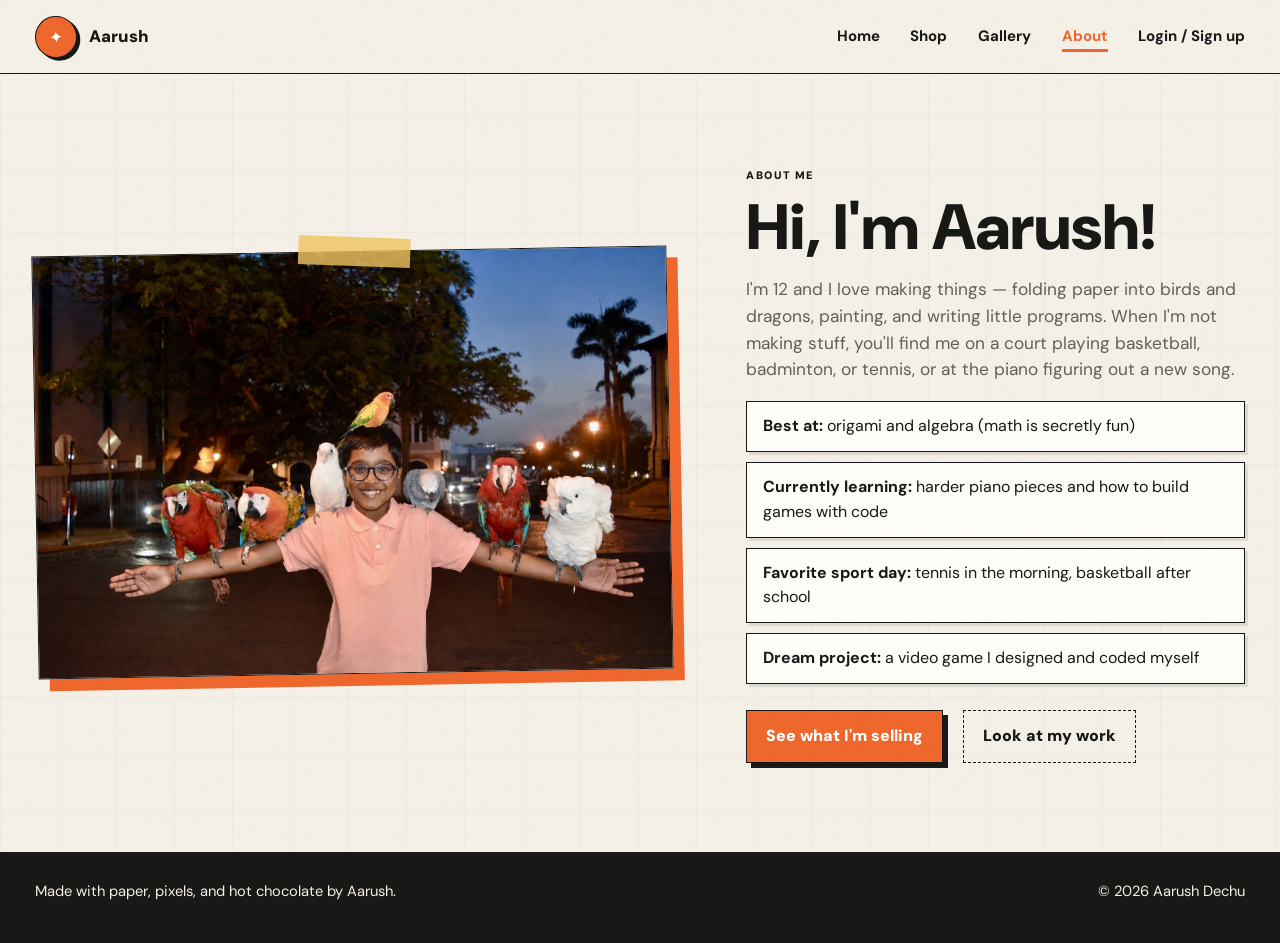
==== commit 449656d6: "Fix formatting and add About photo" ====
--- a/about.html
+++ b/about.html
@@ -30,7 +30,9 @@
   <main class="section" id="main-content">
     <div class="wrap">
       <div class="about-grid">
-        <div class="portrait" aria-label="A for Aarush"><span>A</span><small>Maker since day one</small></div>
+        <div class="about-photo">
+          <img src="images/about/aarush-with-macaws.jpg" alt="Aarush smiling with colorful macaws and parrots perched on his arms, shoulders, and head" />
+        </div>
 
         <div>
           <span class="eyebrow">About me</span>
--- a/css/style.css
+++ b/css/style.css
@@ -3276,3 +3276,117 @@
     scroll-behavior: auto;
   }
 }
+
+/* Layout corrections from wide-screen testing. */
+.home-page .hero-grid {
+  padding-block: clamp(54px, 7vh, 82px);
+}
+
+.home-page .hero-actions {
+  margin-bottom: 8px;
+}
+
+.maker-ticker {
+  position: relative;
+  z-index: 2;
+}
+
+.cart-fab,
+.cart-fab.has-items {
+  position: fixed;
+  top: auto;
+  right: 24px;
+  bottom: 24px;
+  left: auto;
+  z-index: 85;
+  max-width: calc(100vw - 48px);
+}
+
+.about-photo {
+  position: relative;
+  overflow: visible;
+  width: 100%;
+  aspect-ratio: 3 / 2;
+  border: 1px solid var(--ink);
+  background: var(--surface);
+  box-shadow: 11px 12px 0 var(--coral);
+  transform: rotate(-1deg);
+}
+
+.about-photo::before {
+  content: "";
+  position: absolute;
+  z-index: 2;
+  top: -15px;
+  left: 42%;
+  width: 112px;
+  height: 29px;
+  background: rgba(240, 196, 94, 0.8);
+  transform: rotate(3deg);
+}
+
+.about-photo img {
+  display: block;
+  width: 100%;
+  height: 100%;
+  object-fit: cover;
+  object-position: center;
+}
+
+@media (min-width: 1100px) {
+  :root {
+    --maxw: 1600px;
+  }
+
+  .wrap {
+    padding-inline: clamp(30px, 2.7vw, 48px);
+  }
+
+  .shop-catalog {
+    gap: 48px 24px;
+  }
+
+  .folder-art {
+    height: 178px;
+  }
+
+  .about-grid {
+    grid-template-columns: minmax(580px, 1.12fr) minmax(460px, 0.88fr);
+    gap: clamp(54px, 6vw, 92px);
+  }
+}
+
+@media (min-width: 1700px) {
+  :root {
+    --maxw: 1740px;
+  }
+
+  .folder-art {
+    height: 190px;
+  }
+}
+
+@media (max-width: 1099px) {
+  .about-photo {
+    max-width: 760px;
+    margin-inline: auto;
+  }
+}
+
+@media (max-width: 820px) {
+  .home-page .hero-grid {
+    padding-block: 46px 58px;
+  }
+
+  .cart-fab,
+  .cart-fab.has-items {
+    right: 16px;
+    bottom: 16px;
+    max-width: calc(100vw - 32px);
+  }
+
+  .about-photo {
+    box-shadow: 7px 8px 0 var(--coral);
+    transform: rotate(-0.5deg);
+  }
+}
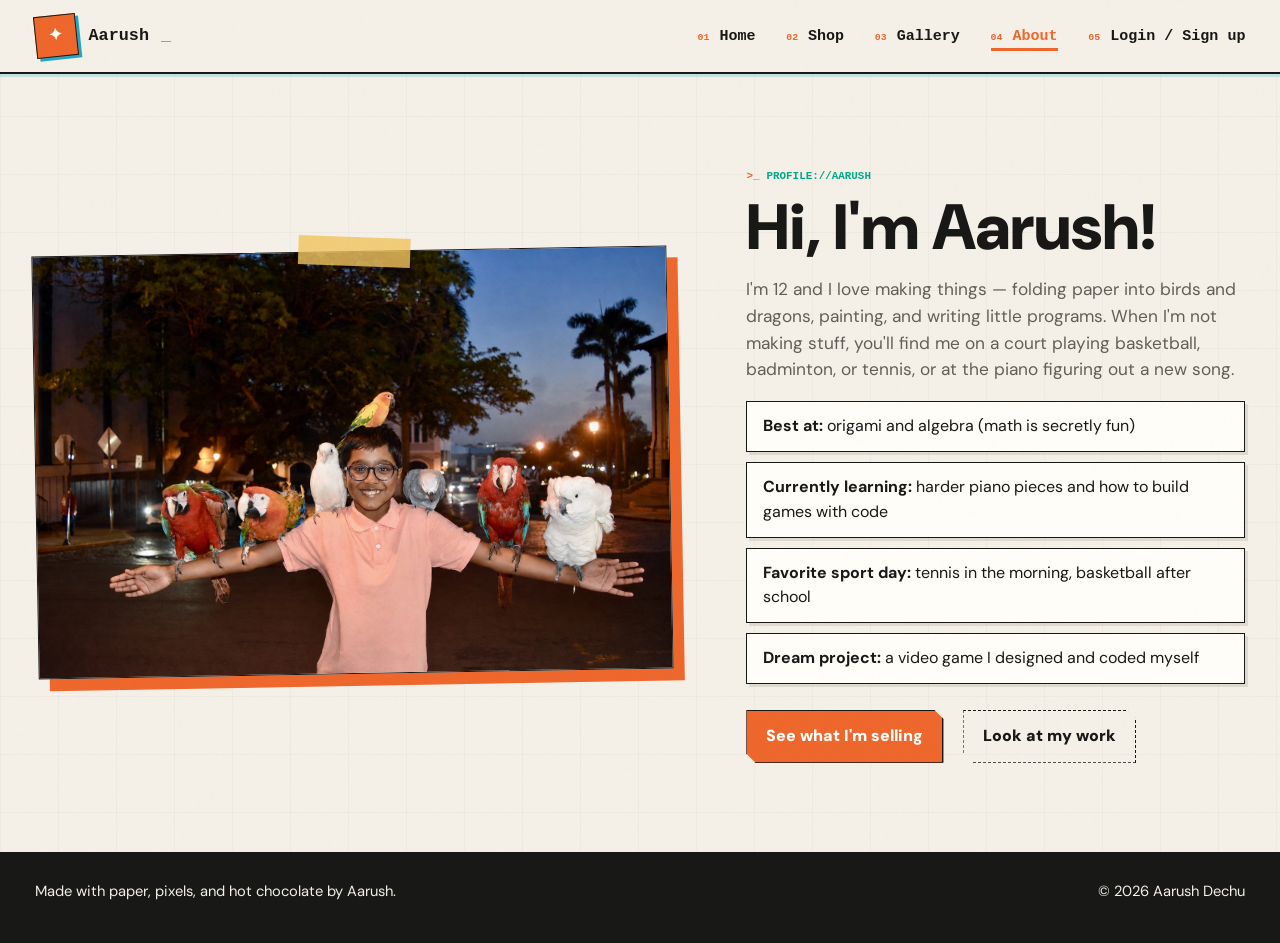
==== commit ce0aa197: "Add code glitch theme and shop pricing" ====
--- a/about.html
+++ b/about.html
@@ -35,7 +35,7 @@
         </div>
 
         <div>
-          <span class="eyebrow">About me</span>
+          <span class="eyebrow">profile://aarush</span>
           <h1 class="about-title">Hi, I'm Aarush!</h1>
           <p class="about-intro">
             I'm 12 and I love making things — folding paper into birds and dragons,
@@ -67,6 +67,7 @@
     </div>
   </footer>
 
+  <script src="js/shop-catalog.js"></script>
   <script src="js/main.js"></script>
 </body>
 </html>
--- a/css/style.css
+++ b/css/style.css
@@ -1,7 +1,15 @@
 /* =====================================================================
-   Aarush's website — shared styles
-   Theme: "folded paper / origami". Edit the colors in :root to recolor
-   the whole site at once.
+   AARUSH'S WEBSITE - SHARED STYLES
+
+   QUICK MAP
+   1. Foundation and original components
+   2. Shop, cart, authentication, and Quadratic components
+   3. Case-file visual theme (search: "case-file edition")
+   4. Glitch buttons and origami class banner
+   5. Desktop and responsive polish
+
+   Keep new overrides near the related component whenever possible. Run
+   `python3 tools/check_project.py` after changing paths or CSS structure.
    ===================================================================== */
 
 :root {
@@ -1684,6 +1692,263 @@
   }
   .checkout-options--two {
     grid-template-columns: 1fr;
+  }
+}
+
+/* Code signal + folded-paper shop theme. */
+:root {
+  --code-green: #00a889;
+  --code-cyan: #22a7c7;
+  --code-font: ui-monospace, "SFMono-Regular", Menlo, Consolas, monospace;
+}
+
+body::before {
+  content: "";
+  position: fixed;
+  z-index: 120;
+  inset: 0;
+  background: repeating-linear-gradient(
+    to bottom,
+    transparent 0,
+    transparent 5px,
+    rgba(27, 34, 64, 0.018) 6px
+  );
+  pointer-events: none;
+}
+
+.site-header {
+  border-bottom: 2px solid var(--ink);
+  box-shadow: 0 3px 0 rgba(34, 167, 199, 0.22);
+}
+
+.brand {
+  font-family: var(--code-font);
+  letter-spacing: 0;
+}
+
+.brand::after {
+  content: "_";
+  color: var(--coral);
+  animation: code-cursor 1.05s steps(1, end) infinite;
+}
+
+.brand .mark {
+  border: 1px solid var(--ink);
+  border-radius: 0;
+  box-shadow: 3px 3px 0 var(--code-cyan);
+}
+
+.nav-links a,
+.eyebrow,
+.maker-ticker,
+.pill,
+.price,
+.product-price,
+.folder-copy em {
+  font-family: var(--code-font);
+  letter-spacing: 0;
+}
+
+.nav-links {
+  counter-reset: nav-item;
+}
+
+.nav-links li {
+  counter-increment: nav-item;
+}
+
+.nav-links a:not(.profile-pill)::before {
+  content: "0" counter(nav-item) " ";
+  margin-right: 4px;
+  color: var(--coral);
+  font-family: var(--code-font);
+  font-size: 0.62rem;
+}
+
+.eyebrow {
+  display: inline-flex;
+  align-items: center;
+  gap: 7px;
+  color: var(--code-green);
+}
+
+.eyebrow::before {
+  content: ">_";
+  color: var(--coral);
+}
+
+.eyebrow b {
+  margin-right: 0;
+  background: var(--ink);
+  box-shadow: 3px 3px 0 var(--code-cyan);
+}
+
+.btn,
+.ask,
+.cart-fab,
+.auth-submit {
+  clip-path: polygon(0 0, calc(100% - 9px) 0, 100% 9px, 100% 100%, 9px 100%, 0 calc(100% - 9px));
+}
+
+.section-head,
+.hero-grid > div:first-child,
+.about-grid > div:last-child {
+  position: relative;
+}
+
+.section-head::after,
+.hero-grid > div:first-child::after {
+  content: "[ SYS.READY ]";
+  display: block;
+  width: max-content;
+  margin-top: 22px;
+  color: var(--code-green);
+  font-family: var(--code-font);
+  font-size: 0.66rem;
+}
+
+.card,
+.door,
+.stat-card,
+.auth-card,
+.product-detail-card {
+  position: relative;
+}
+
+.card::before,
+.door::before,
+.stat-card::after {
+  content: "";
+  position: absolute;
+  z-index: 2;
+  top: -1px;
+  right: -1px;
+  width: 19px;
+  height: 19px;
+  border-top: 3px solid var(--code-cyan);
+  border-right: 3px solid var(--code-cyan);
+  pointer-events: none;
+}
+
+.price,
+.product-price {
+  display: inline-flex;
+  align-items: center;
+  width: max-content;
+  border: 1px solid var(--ink);
+  background: var(--ink);
+  color: #fff;
+  font-weight: 900;
+  line-height: 1;
+}
+
+.price {
+  padding: 7px 9px;
+  box-shadow: 3px 3px 0 var(--code-cyan);
+}
+
+.product-price {
+  margin-bottom: 15px;
+  padding: 11px 13px;
+  box-shadow: 4px 4px 0 var(--coral);
+  font-size: 1.15rem;
+}
+
+.shop-category--origami:not(.is-collapsed) {
+  grid-column: 1 / -1;
+}
+
+.shop-category--origami > .shop-category__items {
+  position: relative;
+  overflow: hidden;
+  border: 2px solid var(--ink);
+  background-color: #fffdf7;
+  background-image:
+    linear-gradient(145deg, transparent 49.65%, rgba(27, 34, 64, 0.11) 49.85%, transparent 50.15%),
+    linear-gradient(35deg, transparent 49.7%, rgba(239, 189, 82, 0.16) 49.9%, transparent 50.2%);
+  background-size: 240px 210px, 310px 260px;
+  box-shadow: 9px 10px 0 var(--folder-accent);
+  clip-path: polygon(0 0, calc(100% - 28px) 0, 100% 28px, 100% 100%, 28px 100%, 0 calc(100% - 28px));
+}
+
+.shop-category--origami .shop-folder-group:not(.is-collapsed) {
+  grid-column: 1 / -1;
+}
+
+.shop-category--origami .shop-subitems {
+  border: 1px dashed var(--ink);
+  background:
+    linear-gradient(135deg, transparent 49.7%, rgba(27, 34, 64, 0.09) 50%, transparent 50.3%),
+    rgba(255, 255, 255, 0.75);
+  background-size: 170px 170px;
+}
+
+.shop-category--origami .shop-item-card {
+  clip-path: polygon(0 0, calc(100% - 18px) 0, 100% 18px, 100% 100%, 0 100%);
+  box-shadow: 6px 7px 0 rgba(239, 189, 82, 0.65);
+}
+
+.shop-category--origami .shop-item-card::after,
+.product-category--origami .product-photo-panel::after {
+  content: "";
+  position: absolute;
+  z-index: 3;
+  top: 0;
+  right: 0;
+  width: 18px;
+  height: 18px;
+  border-bottom: 1px solid rgba(27, 34, 64, 0.32);
+  border-left: 1px solid rgba(27, 34, 64, 0.32);
+  background: linear-gradient(225deg, var(--paper) 49%, rgba(239, 189, 82, 0.55) 51%);
+  pointer-events: none;
+}
+
+.product-category--origami .product-detail-card {
+  background:
+    linear-gradient(145deg, transparent 49.7%, rgba(27, 34, 64, 0.08) 50%, transparent 50.3%),
+    var(--surface);
+  background-size: 280px 250px;
+  box-shadow: 10px 11px 0 var(--gold);
+}
+
+.product-category--origami .product-photo-panel {
+  position: relative;
+  background:
+    linear-gradient(35deg, transparent 49.7%, rgba(27, 34, 64, 0.07) 50%, transparent 50.3%),
+    #fffdf8;
+  background-size: 220px 220px;
+}
+
+@keyframes code-cursor {
+  0%, 48% { opacity: 1; }
+  49%, 100% { opacity: 0; }
+}
+
+@media (hover: hover) {
+  .brand:hover {
+    text-shadow: 2px 0 var(--coral), -2px 0 var(--code-cyan);
+  }
+
+  .shop-category--origami .shop-item-card:hover {
+    box-shadow: 10px 11px 0 var(--folder-accent);
+    transform: translate(-3px, -5px) rotate(-0.45deg);
+  }
+}
+
+@media (max-width: 820px) {
+  .nav-links a:not(.profile-pill)::before {
+    min-width: 24px;
+  }
+
+  .section-head::after,
+  .hero-grid > div:first-child::after {
+    margin-top: 16px;
+  }
+}
+
+@media (prefers-reduced-motion: reduce) {
+  .brand::after {
+    animation: none;
   }
 }
 
@@ -3390,3 +3655,64 @@
     transform: rotate(-0.5deg);
   }
 }
+
+/* Keep the code layer above the base case-file theme in the cascade. */
+.site-header {
+  border-bottom-width: 2px;
+  box-shadow: 0 3px 0 rgba(34, 167, 199, 0.22);
+}
+
+.brand,
+.nav-links a,
+.eyebrow,
+.maker-ticker,
+.pill,
+.price,
+.product-price,
+.folder-copy em {
+  font-family: var(--code-font);
+  letter-spacing: 0;
+}
+
+.brand .mark {
+  border-radius: 0;
+  box-shadow: 3px 3px 0 var(--code-cyan);
+}
+
+.eyebrow {
+  color: var(--code-green);
+}
+
+.product-detail-card,
+.product-photo-panel,
+.product-info-panel {
+  min-width: 0;
+}
+
+.product-info-panel,
+.product-info-panel * {
+  overflow-wrap: anywhere;
+}
+
+@media (max-width: 560px) {
+  .product-page .wrap,
+  .product-detail-card,
+  .product-photo-panel,
+  .product-info-panel {
+    width: 100%;
+    max-width: 100%;
+  }
+
+  .product-detail-card {
+    overflow: hidden;
+  }
+
+  .product-info-panel {
+    padding: 24px 22px;
+  }
+
+  .product-back {
+    display: flex;
+    flex-wrap: wrap;
+  }
+}
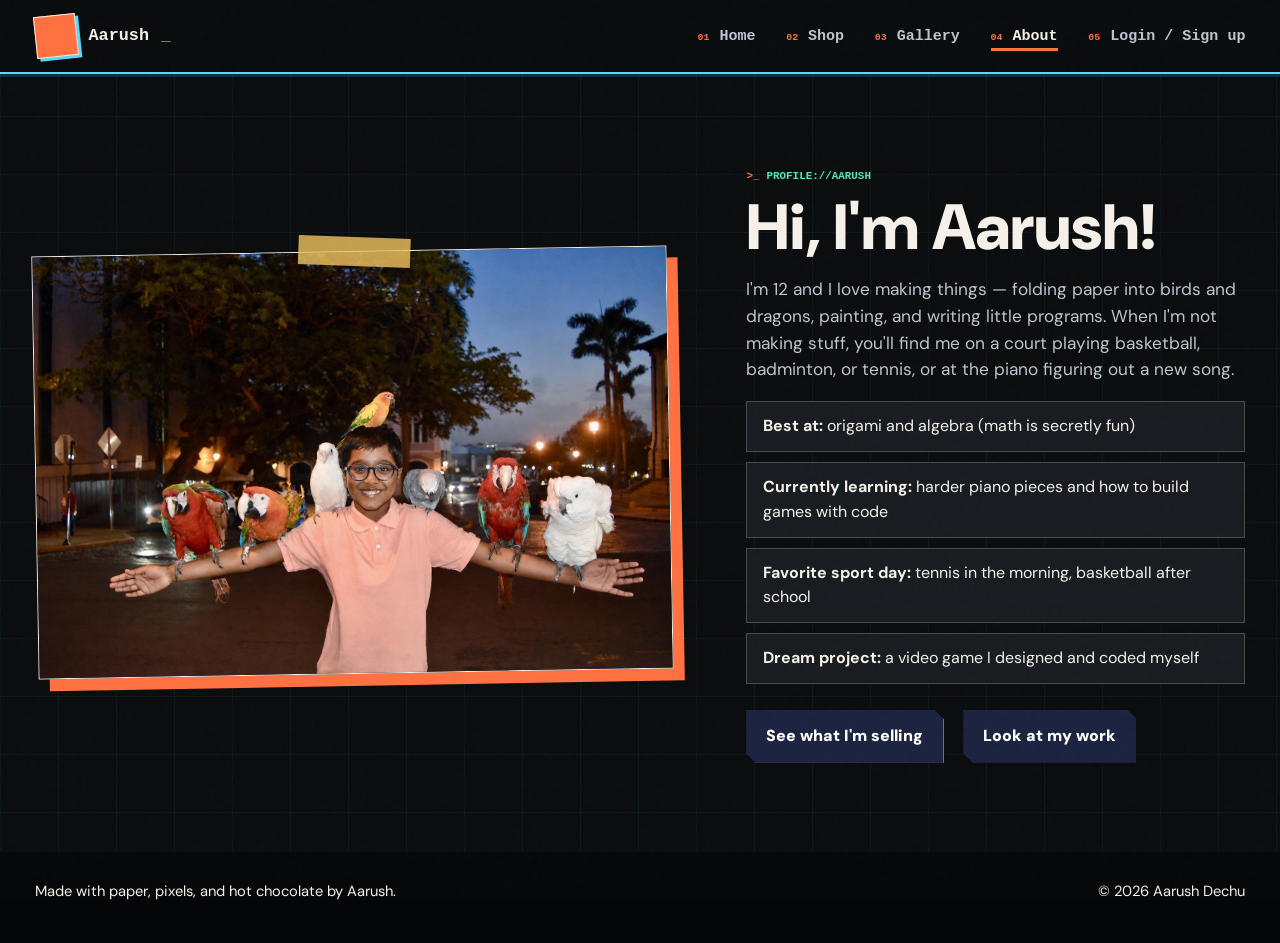
==== commit 7ced3240: "site: improve visuals — stat contrast, defensive ink backgrounds, remove brand emoji, add glitch tit" ====
--- a/about.html
+++ b/about.html
@@ -15,7 +15,7 @@
 
   <header class="site-header">
     <div class="wrap nav">
-      <a class="brand" href="index.html"><span class="mark">✦</span> Aarush</a>
+      <a class="brand" href="index.html"><span class="mark"></span> Aarush</a>
       <button class="nav-toggle" aria-label="Open menu" aria-expanded="false" aria-controls="primary-navigation">☰</button>
       <ul class="nav-links" id="primary-navigation">
         <li><a href="index.html">Home</a></li>
@@ -36,7 +36,7 @@
 
         <div>
           <span class="eyebrow">profile://aarush</span>
-          <h1 class="about-title">Hi, I'm Aarush!</h1>
+          <h1 class="about-title glitch-title" data-text="Hi, I'm Aarush!">Hi, I'm Aarush!</h1>
           <p class="about-intro">
             I'm 12 and I love making things — folding paper into birds and dragons,
             painting, and writing little programs. When I'm not making stuff, you'll
--- a/css/style.css
+++ b/css/style.css
@@ -16,6 +16,7 @@
   --paper:    #FAF7F1;
   --surface:  #FFFFFF;
   --ink:      #1B2240;
+  --ink-contrast: #1B2240;
   --ink-soft: #5A6080;
   --coral:    #FF5A5A;
   --gold:     #FFB22E;
@@ -199,7 +200,7 @@
   border-radius: 16px;
   background:
     linear-gradient(135deg, rgba(255,178,46,0.18), rgba(21,183,164,0.12)),
-    #fff;
+    var(--surface);
   box-shadow: var(--shadow);
 }
 
@@ -224,6 +225,12 @@
   font-size: clamp(2rem, 5vw, 3.2rem);
   line-height: 1;
   color: var(--ink);
+}
+
+.stat-card small {
+  display: block;
+  margin-top: 6px;
+  color: var(--ink-soft);
 }
 
 .doors { display: grid; grid-template-columns: repeat(auto-fit, minmax(240px, 1fr)); gap: 18px; }
@@ -1852,6 +1859,53 @@
   padding: 11px 13px;
   box-shadow: 4px 4px 0 var(--coral);
   font-size: 1.15rem;
+}
+
+/* Defensive overrides: when a theme swaps `--ink`, some components
+   accidentally used it for backgrounds. Use `--ink-contrast` for
+   stable dark surfaces and keep text readable. */
+.btn,
+.card .ask,
+.profile-menu__button,
+.door--quadratic .tag,
+.price,
+.product-price,
+.profile-menu__button {
+  background: var(--ink-contrast) !important;
+  color: #fff !important;
+  border-color: var(--ink-contrast) !important;
+}
+
+/* Glitch title effect for occasional visual glitches */
+.glitch-title {
+  position: relative;
+  display: inline-block;
+}
+.glitch-title::before,
+.glitch-title::after {
+  content: attr(data-text);
+  position: absolute;
+  left: 0; top: 0;
+  width: 100%; height: 100%;
+  overflow: hidden;
+  clip-path: inset(0 0 0 0);
+  opacity: 0;
+  pointer-events: none;
+}
+.glitch-title::before { color: rgba(255,80,80,0.85); transform: translate3d(-2px,0,0); }
+.glitch-title::after  { color: rgba(80,160,255,0.85); transform: translate3d(2px,0,0); }
+
+@keyframes glitch-anim {
+  0%, 92% { opacity: 0; transform: none; }
+  93% { opacity: 1; transform: translate3d(-2px,-1px,0); }
+  94% { opacity: 1; transform: translate3d(2px,1px,0); }
+  95% { opacity: 1; transform: translate3d(-1px,1px,0); }
+  96% { opacity: 0; transform: none; }
+  100% { opacity: 0; transform: none; }
+}
+.glitch-title::before,
+.glitch-title::after {
+  animation: glitch-anim 6s infinite;
 }
 
 .shop-category--origami:not(.is-collapsed) {
@@ -2922,6 +2976,597 @@
   }
 }
 
+/* Dark terminal palette. Product photos keep a light table for clarity. */
+:root {
+  color-scheme: dark;
+  --paper: #090b0d;
+  --paper-2: #101318;
+  --surface: #171b20;
+  --ink: #f5f1e8;
+  --ink-soft: #bcc4ce;
+  --coral: #ff7040;
+  --gold: #ffd166;
+  --teal: #59d6c2;
+  --violet: #a99cff;
+  --crease: rgba(245, 241, 232, 0.22);
+  --code-green: #55e6b4;
+  --code-cyan: #54d8ff;
+  --shadow: 6px 7px 0 rgba(84, 216, 255, 0.2);
+}
+
+body {
+  color: var(--ink);
+  background-color: var(--paper);
+  background-image:
+    linear-gradient(rgba(84, 216, 255, 0.055) 1px, transparent 1px),
+    linear-gradient(90deg, rgba(84, 216, 255, 0.055) 1px, transparent 1px);
+}
+
+body::before {
+  opacity: 0.08;
+  mix-blend-mode: screen;
+}
+
+.site-header,
+.nav-links,
+.profile-menu__panel {
+  background: rgba(9, 11, 13, 0.94);
+  color: var(--ink);
+}
+
+.site-header {
+  border-bottom-color: var(--code-cyan);
+}
+
+.nav-links a,
+.brand,
+.section-head p,
+.hero p.lead,
+.about-intro,
+.product-lead,
+.card .desc,
+.folder-copy small,
+.product-back,
+.cart-preview-note {
+  color: var(--ink-soft);
+}
+
+.brand,
+.nav-links a:hover,
+.nav-links a[aria-current="page"] {
+  color: var(--ink);
+}
+
+.hero,
+.section,
+.stats-section,
+.auth-shell,
+.product-page main {
+  background-color: transparent;
+}
+
+.card,
+.door,
+.stat-card,
+.facts li,
+.auth-card,
+.auth-modal__card,
+.product-info-panel,
+.product-empty,
+.checkout-form,
+.cart-line,
+.profile-menu__panel {
+  border-color: var(--crease);
+  background: var(--surface);
+  color: var(--ink);
+}
+
+.card .body,
+.door,
+.facts li,
+.product-info-panel {
+  background-color: var(--surface);
+}
+
+.chip,
+.coach-badges span,
+.auth-tabs,
+.auth-tab.is-active {
+  border-color: var(--crease);
+  background: var(--paper-2);
+  color: var(--ink);
+}
+
+.stat-card {
+  border-color: rgba(245, 241, 232, 0.38);
+}
+
+.stat-card span,
+.stat-card strong {
+  color: var(--ink);
+}
+
+.shop-category__items,
+.shop-subitems,
+.shop-category--origami > .shop-category__items {
+  border-color: var(--crease);
+  background-color: #11151a;
+  color: var(--ink);
+}
+
+.shop-category--origami > .shop-category__items {
+  background-image:
+    linear-gradient(145deg, transparent 49.65%, rgba(255, 209, 102, 0.16) 49.85%, transparent 50.15%),
+    linear-gradient(35deg, transparent 49.7%, rgba(84, 216, 255, 0.11) 49.9%, transparent 50.2%);
+}
+
+.shop-category--origami .shop-subitems {
+  border-color: rgba(255, 209, 102, 0.55);
+  background:
+    linear-gradient(135deg, transparent 49.7%, rgba(255, 209, 102, 0.1) 50%, transparent 50.3%),
+    rgba(17, 21, 26, 0.94);
+  background-size: 170px 170px;
+}
+
+.shop-photo-frame,
+.product-photo-panel,
+.product-category--origami .product-photo-panel {
+  background-color: #f3f4f5;
+  background-image:
+    linear-gradient(35deg, transparent 49.7%, rgba(20, 24, 30, 0.08) 50%, transparent 50.3%);
+}
+
+.shop-letter {
+  background: var(--paper-2);
+  color: var(--ink);
+}
+
+.product-category--origami .product-detail-card {
+  background-color: var(--surface);
+  background-image:
+    linear-gradient(145deg, transparent 49.7%, rgba(255, 209, 102, 0.1) 50%, transparent 50.3%);
+}
+
+.shop-note,
+.note,
+.buy-box {
+  border-color: var(--gold);
+  background: #ffe48f;
+  color: #17130a;
+}
+
+.shop-note b,
+.note b,
+.buy-box h2,
+.buy-box p {
+  color: #17130a;
+}
+
+.product-facts li {
+  border-color: var(--crease);
+  background: var(--paper-2);
+}
+
+.site-footer,
+.maker-ticker,
+.stats-section {
+  background: #050607;
+  color: var(--ink);
+}
+
+.auth-field input,
+.auth-field textarea,
+.checkout-form input:not([type="radio"]),
+.checkout-form textarea {
+  border-color: var(--crease);
+  background: #0e1115;
+  color: var(--ink);
+}
+
+.auth-field input::placeholder,
+.auth-field textarea::placeholder,
+.checkout-form input::placeholder,
+.checkout-form textarea::placeholder {
+  color: #8d96a1;
+}
+
+.auth-modal__backdrop,
+.cart-drawer__backdrop {
+  background: rgba(0, 0, 0, 0.76);
+}
+
+.cart-drawer__panel {
+  border-color: var(--code-cyan);
+  background: #0d1014;
+  color: var(--ink);
+}
+
+.checkout-options label {
+  border-color: var(--crease);
+  background: var(--surface);
+  color: var(--ink);
+}
+
+.checkout-options label:has(input:checked) {
+  border-color: var(--teal);
+  background: rgba(89, 214, 194, 0.16);
+}
+
+@media (max-width: 820px) {
+  .nav-links {
+    border-color: var(--code-cyan);
+    background: #0c0f13;
+  }
+}
+
+/* Skippable homepage boot sequence, inspired by digital glitch text reveals. */
+.opening-intro {
+  display: none;
+  position: fixed;
+  z-index: 300;
+  inset: 0;
+  place-items: center;
+  overflow: hidden;
+  isolation: isolate;
+  background: #050607;
+  color: #f5f1e8;
+  font-family: var(--code-font);
+  animation: intro-shell 4.5s linear both;
+}
+
+.show-opening-intro,
+.show-opening-intro body {
+  overflow: hidden;
+}
+
+.show-opening-intro .opening-intro {
+  display: grid;
+}
+
+.opening-intro.is-finished {
+  opacity: 0;
+  visibility: hidden;
+  pointer-events: none;
+  transition: opacity 0.45s ease, visibility 0.45s ease;
+}
+
+.intro-grid {
+  position: absolute;
+  z-index: -3;
+  inset: -12%;
+  background-image:
+    linear-gradient(rgba(84, 216, 255, 0.13) 1px, transparent 1px),
+    linear-gradient(90deg, rgba(84, 216, 255, 0.13) 1px, transparent 1px);
+  background-size: 54px 54px;
+  animation: intro-grid-drift 4.5s linear both;
+}
+
+.intro-static {
+  position: absolute;
+  z-index: 8;
+  inset: 0;
+  opacity: 0;
+  background: repeating-linear-gradient(
+    to bottom,
+    transparent 0 4px,
+    rgba(255, 255, 255, 0.12) 5px,
+    transparent 6px
+  );
+  mix-blend-mode: screen;
+  pointer-events: none;
+  animation: intro-static-flash 4.5s steps(2, end) both;
+}
+
+.intro-boot {
+  position: absolute;
+  top: 7vh;
+  left: 5vw;
+  margin: 0;
+  color: var(--code-green);
+  font-size: 0.72rem;
+  font-weight: 800;
+  text-transform: uppercase;
+  animation: intro-boot 4.5s steps(2, end) both;
+}
+
+.intro-boot::after {
+  content: "_";
+  color: var(--coral);
+  animation: code-cursor 0.45s steps(1, end) infinite;
+}
+
+.intro-hit {
+  position: absolute;
+  max-width: 92vw;
+  color: #f5f1e8;
+  font-family: var(--code-font);
+  font-size: 10rem;
+  font-weight: 900;
+  line-height: 0.8;
+  text-align: center;
+  text-transform: uppercase;
+  will-change: transform, opacity, clip-path;
+}
+
+.intro-hit::before,
+.intro-hit::after {
+  content: attr(data-text);
+  position: absolute;
+  inset: 0;
+  pointer-events: none;
+}
+
+.intro-hit::before {
+  color: var(--code-cyan);
+  transform: translateX(-9px);
+  clip-path: inset(8% 0 57% 0);
+}
+
+.intro-hit::after {
+  color: var(--coral);
+  transform: translateX(9px);
+  clip-path: inset(61% 0 10% 0);
+}
+
+.intro-hit--paper {
+  animation: intro-hit-paper 4.5s steps(2, end) both;
+}
+
+.intro-hit--pixels {
+  color: var(--code-cyan);
+  -webkit-text-stroke: 2px #f5f1e8;
+  animation: intro-hit-pixels 4.5s steps(2, end) both;
+}
+
+.intro-hit--play {
+  color: var(--coral);
+  animation: intro-hit-play 4.5s steps(2, end) both;
+}
+
+.intro-lockup {
+  position: relative;
+  width: min(92vw, 1100px);
+  text-align: center;
+  opacity: 0;
+  animation: intro-lockup 4.5s cubic-bezier(0.16, 1, 0.3, 1) both;
+}
+
+.intro-lockup span,
+.intro-lockup p {
+  display: block;
+  margin: 0;
+  color: var(--code-green);
+  font-size: 0.75rem;
+  font-weight: 800;
+  text-transform: uppercase;
+}
+
+.intro-lockup h1 {
+  position: relative;
+  margin: 18px 0 20px;
+  color: #f5f1e8;
+  font-family: var(--code-font);
+  font-size: 8rem;
+  line-height: 0.86;
+  text-transform: uppercase;
+}
+
+.intro-lockup h1::before,
+.intro-lockup h1::after {
+  content: attr(data-text);
+  position: absolute;
+  inset: 0;
+  overflow: hidden;
+  pointer-events: none;
+}
+
+.intro-lockup h1::before {
+  color: var(--code-cyan);
+  animation: intro-title-slice-a 0.58s steps(2, end) 3.05s 2;
+}
+
+.intro-lockup h1::after {
+  color: var(--coral);
+  animation: intro-title-slice-b 0.58s steps(2, end) 3.05s 2;
+}
+
+.intro-progress {
+  position: absolute;
+  right: 5vw;
+  bottom: 5vh;
+  left: 5vw;
+  height: 2px;
+  overflow: hidden;
+  background: rgba(245, 241, 232, 0.2);
+}
+
+.intro-progress span {
+  display: block;
+  width: 100%;
+  height: 100%;
+  background: linear-gradient(90deg, var(--coral), var(--code-cyan), var(--code-green));
+  transform-origin: left;
+  animation: intro-progress 4.4s linear both;
+}
+
+.intro-skip {
+  position: absolute;
+  top: 5vh;
+  right: 5vw;
+  min-height: 42px;
+  padding: 10px 14px;
+  border: 1px solid var(--code-cyan);
+  background: rgba(5, 6, 7, 0.78);
+  color: #f5f1e8;
+  font: 800 0.68rem var(--code-font);
+  text-transform: uppercase;
+  cursor: pointer;
+  clip-path: polygon(0 0, calc(100% - 8px) 0, 100% 8px, 100% 100%, 8px 100%, 0 calc(100% - 8px));
+}
+
+.intro-skip::before {
+  content: "[ ESC ] ";
+  color: var(--coral);
+}
+
+.intro-skip:hover,
+.intro-skip:focus-visible {
+  background: var(--coral);
+  border-color: #f5f1e8;
+}
+
+@keyframes intro-shell {
+  0%, 96% { visibility: visible; }
+  100% { visibility: hidden; pointer-events: none; }
+}
+
+@keyframes intro-grid-drift {
+  to { transform: translate(-45px, -28px); }
+}
+
+@keyframes intro-static-flash {
+  0%, 8%, 19%, 31%, 45%, 63%, 82%, 100% { opacity: 0; }
+  9%, 20%, 32%, 46%, 64%, 83% { opacity: 0.7; }
+}
+
+@keyframes intro-boot {
+  0% { opacity: 0; transform: translateY(-8px); }
+  5%, 67% { opacity: 1; transform: none; }
+  72%, 100% { opacity: 0; }
+}
+
+@keyframes intro-hit-paper {
+  0%, 5% { opacity: 0; transform: translateX(-100vw); }
+  8%, 21% { opacity: 1; transform: translateX(0); }
+  24%, 100% { opacity: 0; transform: translateX(100vw); }
+}
+
+@keyframes intro-hit-pixels {
+  0%, 22% { opacity: 0; transform: translateY(75vh); }
+  25%, 39% { opacity: 1; transform: translateY(0); }
+  42%, 100% { opacity: 0; transform: translateY(-75vh); }
+}
+
+@keyframes intro-hit-play {
+  0%, 40% { opacity: 0; transform: scale(0.3); }
+  44%, 57% { opacity: 1; transform: scale(1); }
+  60%, 100% { opacity: 0; transform: scale(1.8); }
+}
+
+@keyframes intro-lockup {
+  0%, 60% { opacity: 0; transform: scale(0.8); }
+  68%, 91% { opacity: 1; transform: scale(1); }
+  97%, 100% { opacity: 0; transform: scale(1.04); }
+}
+
+@keyframes intro-title-slice-a {
+  0%, 100% { clip-path: inset(50% 0 50% 0); transform: none; }
+  25% { clip-path: inset(12% 0 62% 0); transform: translate(-12px, -2px); }
+  50% { clip-path: inset(68% 0 7% 0); transform: translate(8px, 3px); }
+  75% { clip-path: inset(38% 0 37% 0); transform: translate(-5px, 1px); }
+}
+
+@keyframes intro-title-slice-b {
+  0%, 100% { clip-path: inset(50% 0 50% 0); transform: none; }
+  25% { clip-path: inset(70% 0 5% 0); transform: translate(11px, 2px); }
+  50% { clip-path: inset(31% 0 46% 0); transform: translate(-8px, -3px); }
+  75% { clip-path: inset(7% 0 70% 0); transform: translate(6px, 1px); }
+}
+
+@keyframes intro-progress {
+  from { transform: scaleX(0); }
+  to { transform: scaleX(1); }
+}
+
+@media (max-width: 700px) {
+  .intro-hit {
+    font-size: 4.2rem;
+  }
+
+  .intro-lockup h1 {
+    font-size: 3.35rem;
+  }
+
+  .intro-lockup span,
+  .intro-lockup p {
+    font-size: 0.62rem;
+  }
+
+  .intro-boot {
+    top: 22px;
+    left: 20px;
+  }
+
+  .intro-skip {
+    top: auto;
+    right: 20px;
+    bottom: 38px;
+  }
+
+  .intro-progress {
+    right: 20px;
+    bottom: 22px;
+    left: 20px;
+  }
+}
+
+@media (prefers-reduced-motion: reduce) {
+  .opening-intro {
+    display: none !important;
+  }
+}
+
+/* Dark-theme corrections for components that historically used --ink as fill. */
+.origami-class-note {
+  border-color: rgba(245, 241, 232, 0.72);
+  background: #11161b;
+  color: #f5f1e8;
+  box-shadow: 8px 9px 0 var(--coral);
+}
+
+.origami-class-note h3,
+.origami-class-note > strong {
+  color: #f5f1e8;
+}
+
+.origami-class-note p {
+  color: #c4cbd3;
+}
+
+.origami-class-note__price {
+  border-color: #f5f1e8;
+  color: #090b0d;
+}
+
+.cart-fab,
+.cart-fab.has-items {
+  border-color: var(--code-cyan);
+  background: #11161b;
+  color: #f5f1e8;
+  box-shadow: 6px 6px 0 var(--coral);
+}
+
+.cart-fab b {
+  background: var(--coral);
+  color: #090b0d;
+}
+
+.stat-card strong {
+  width: max-content;
+  background: transparent;
+  color: #f5f1e8;
+  box-shadow: none;
+}
+
+.stat-card small {
+  display: block;
+  margin-top: 8px;
+  color: var(--ink-soft);
+  font-family: var(--code-font);
+  font-size: 0.68rem;
+  text-transform: uppercase;
+}
+
 @media (max-width: 460px) {
   .origami-class-note {
     grid-template-columns: 1fr;
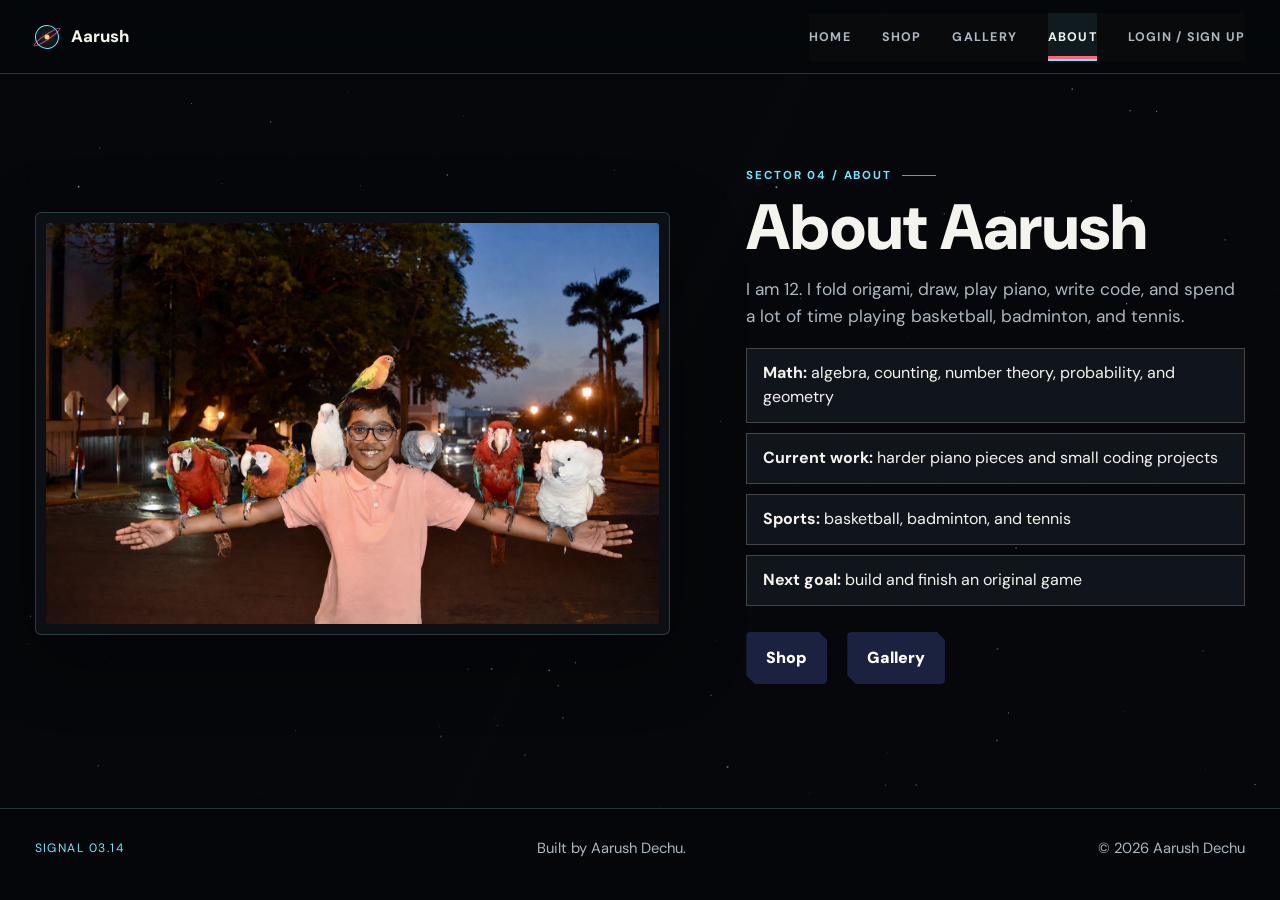
==== commit 661aba21: "Redesign site with a space theme" ====
--- a/about.html
+++ b/about.html
@@ -9,14 +9,15 @@
   <link rel="preconnect" href="https://fonts.gstatic.com" crossorigin />
   <link href="https://fonts.googleapis.com/css2?family=DM+Sans:wght@400;500;600;700;800;900&family=Rock+Salt&display=swap" rel="stylesheet" />
   <link rel="stylesheet" href="css/style.css" />
+  <link rel="stylesheet" href="css/space-theme.css" />
 </head>
 <body class="about-page">
   <a class="skip-link" href="#main-content">Skip to content</a>
 
   <header class="site-header">
     <div class="wrap nav">
-      <a class="brand" href="index.html"><span class="mark"></span> Aarush</a>
-      <button class="nav-toggle" aria-label="Open menu" aria-expanded="false" aria-controls="primary-navigation">☰</button>
+      <a class="brand" href="index.html"><span class="mark" aria-hidden="true"></span> Aarush</a>
+      <button class="nav-toggle" aria-label="Open menu" aria-expanded="false" aria-controls="primary-navigation">Menu</button>
       <ul class="nav-links" id="primary-navigation">
         <li><a href="index.html">Home</a></li>
         <li><a href="shop.html">Shop</a></li>
@@ -35,25 +36,23 @@
         </div>
 
         <div>
-          <span class="eyebrow">profile://aarush</span>
-          <h1 class="about-title glitch-title" data-text="Hi, I'm Aarush!">Hi, I'm Aarush!</h1>
+          <span class="eyebrow">Sector 04 / About</span>
+          <h1 class="about-title signal-title" data-text="About Aarush">About Aarush</h1>
           <p class="about-intro">
-            I'm 12 and I love making things — folding paper into birds and dragons,
-            painting, and writing little programs. When I'm not making stuff, you'll
-            find me on a court playing basketball, badminton, or tennis, or at the piano
-            figuring out a new song.
+            I am 12. I fold origami, draw, play piano, write code, and spend a lot of
+            time playing basketball, badminton, and tennis.
           </p>
 
           <ul class="facts">
-            <li><b>Best at:</b> origami and algebra (math is secretly fun)</li>
-            <li><b>Currently learning:</b> harder piano pieces and how to build games with code</li>
-            <li><b>Favorite sport day:</b> tennis in the morning, basketball after school</li>
-            <li><b>Dream project:</b> a video game I designed and coded myself</li>
+            <li><b>Math:</b> algebra, counting, number theory, probability, and geometry</li>
+            <li><b>Current work:</b> harder piano pieces and small coding projects</li>
+            <li><b>Sports:</b> basketball, badminton, and tennis</li>
+            <li><b>Next goal:</b> build and finish an original game</li>
           </ul>
 
           <div class="hero-actions about-actions">
-            <a class="btn btn--coral" href="shop.html">See what I'm selling</a>
-            <a class="btn btn--ghost" href="gallery.html">Look at my work</a>
+            <a class="btn btn--coral" href="shop.html">Shop</a>
+            <a class="btn btn--ghost" href="gallery.html">Gallery</a>
           </div>
         </div>
       </div>
@@ -62,12 +61,14 @@
 
   <footer class="site-footer">
     <div class="wrap">
-      <span>Made with paper, pixels, and hot chocolate by Aarush.</span>
+      <button class="footer-signal" type="button" data-secret-signal>Signal 03.14</button>
+      <span>Built by Aarush Dechu.</span>
       <span>© <span data-year>2026</span> Aarush Dechu</span>
     </div>
   </footer>
 
   <script src="js/shop-catalog.js"></script>
   <script src="js/main.js"></script>
+  <script src="js/space-theme.js"></script>
 </body>
 </html>
--- a/css/space-theme.css
+++ b/css/space-theme.css
@@ -0,0 +1,904 @@
+/* Space theme: loaded after style.css so the existing layouts keep working. */
+:root {
+  --paper: #05070a;
+  --surface: #10151b;
+  --surface-2: #171d24;
+  --ink: #f5f3ed;
+  --ink-soft: #aeb8c3;
+  --line: rgba(184, 226, 239, 0.22);
+  --coral: #ff6577;
+  --gold: #ffd36a;
+  --teal: #65e7cd;
+  --violet: #b8a8ff;
+  --cyan: #6ee7ff;
+  --magenta: #ff66aa;
+  --space-panel: rgba(14, 19, 25, 0.86);
+  --space-line: rgba(151, 222, 238, 0.22);
+  --shadow: 0 22px 70px rgba(0, 0, 0, 0.42);
+}
+
+html {
+  color-scheme: dark;
+  background: #05070a;
+}
+
+body {
+  position: relative;
+  isolation: isolate;
+  min-height: 100vh;
+  color: var(--ink);
+  background: #05070a;
+  background-image: none;
+}
+
+body::before {
+  content: "";
+  position: fixed;
+  inset: 0;
+  z-index: -1;
+  pointer-events: none;
+  background-image:
+    linear-gradient(rgba(110, 231, 255, 0.032) 1px, transparent 1px),
+    linear-gradient(90deg, rgba(110, 231, 255, 0.032) 1px, transparent 1px),
+    linear-gradient(115deg, transparent 0 48%, rgba(255, 101, 119, 0.025) 49%, transparent 50%);
+  background-size: 72px 72px, 72px 72px, 100% 100%;
+  mask-image: linear-gradient(to bottom, black, rgba(0, 0, 0, 0.3));
+}
+
+.space-canvas {
+  position: fixed;
+  inset: 0;
+  z-index: -2;
+  width: 100%;
+  height: 100%;
+  pointer-events: none;
+}
+
+::selection {
+  color: #05070a;
+  background: var(--cyan);
+}
+
+.skip-link {
+  color: #05070a;
+  background: var(--cyan);
+}
+
+.site-header {
+  background: rgba(5, 7, 10, 0.86);
+  border-bottom: 1px solid var(--space-line);
+  box-shadow: none;
+  backdrop-filter: blur(18px);
+}
+
+.brand,
+.nav-links a,
+.eyebrow,
+.maker-ticker,
+.pill,
+.price,
+.product-price,
+.folder-copy em {
+  font-family: "DM Sans", sans-serif;
+  letter-spacing: 0;
+}
+
+.brand {
+  gap: 12px;
+  color: var(--ink);
+  font-weight: 800;
+}
+
+.brand::after,
+.brand::before,
+.nav-links a:not(.profile-pill)::before,
+.eyebrow::before {
+  content: none;
+}
+
+.brand .mark {
+  position: relative;
+  width: 24px;
+  height: 24px;
+  flex: 0 0 24px;
+  border: 1px solid var(--cyan);
+  border-radius: 50%;
+  background: transparent;
+  box-shadow: inset 0 0 12px rgba(110, 231, 255, 0.14);
+  cursor: crosshair;
+}
+
+.brand .mark::before {
+  content: "";
+  position: absolute;
+  top: 50%;
+  left: 50%;
+  width: 5px;
+  height: 5px;
+  border-radius: 50%;
+  background: var(--gold);
+  transform: translate(-50%, -50%);
+  box-shadow: 0 0 9px var(--gold);
+}
+
+.brand .mark::after {
+  content: "";
+  position: absolute;
+  inset: 8px -5px;
+  border: 1px solid rgba(255, 102, 170, 0.75);
+  border-radius: 50%;
+  transform: rotate(-28deg);
+}
+
+.nav-links {
+  align-items: stretch;
+}
+
+.nav-links a {
+  display: grid;
+  place-items: center;
+  min-height: 48px;
+  color: var(--ink-soft);
+  border: 0;
+  background: transparent;
+  font-size: 0.78rem;
+  font-weight: 700;
+  letter-spacing: 0.1em;
+  text-transform: uppercase;
+}
+
+.nav-links a:hover,
+.nav-links a[aria-current="page"] {
+  color: var(--ink);
+  background: rgba(110, 231, 255, 0.08);
+  box-shadow: inset 0 -2px var(--cyan);
+}
+
+.nav-toggle {
+  color: var(--ink);
+  border: 1px solid var(--space-line);
+  border-radius: 4px;
+  background: transparent;
+  font-size: 0.75rem;
+  letter-spacing: 0.1em;
+  text-transform: uppercase;
+}
+
+.hero,
+.shop-hero,
+.about-hero,
+.quadratic-hero {
+  color: var(--ink);
+  background: transparent;
+  border: 0;
+}
+
+.hero-grid {
+  min-height: min(760px, calc(100vh - 68px));
+  align-items: center;
+}
+
+.eyebrow {
+  display: inline-flex;
+  align-items: center;
+  gap: 10px;
+  color: var(--cyan);
+  font-size: 0.72rem;
+  font-weight: 700;
+  letter-spacing: 0.16em;
+  text-transform: uppercase;
+}
+
+.eyebrow::after {
+  content: "";
+  width: 34px;
+  height: 1px;
+  background: currentColor;
+  opacity: 0.7;
+}
+
+.signal-title {
+  position: relative;
+  width: fit-content;
+  max-width: 100%;
+}
+
+.hero h1.signal-title,
+.about-copy h1.signal-title {
+  margin-block: 18px;
+  color: var(--ink);
+  font-family: "DM Sans", sans-serif;
+  font-size: clamp(4rem, 9vw, 8.8rem);
+  font-weight: 800;
+  line-height: 0.86;
+  letter-spacing: 0;
+  text-shadow: 0 0 34px rgba(110, 231, 255, 0.1);
+}
+
+.about-copy h1.signal-title {
+  font-size: clamp(3.5rem, 7vw, 7rem);
+}
+
+.signal-title small {
+  display: block;
+  min-height: 1.4em;
+  margin-top: 28px;
+  color: var(--cyan);
+  font-family: "DM Sans", sans-serif;
+  font-size: clamp(1.05rem, 2.4vw, 1.65rem);
+  font-weight: 600;
+  line-height: 1.25;
+  letter-spacing: 0;
+}
+
+.signal-title::before,
+.signal-title::after {
+  content: attr(data-text);
+  position: absolute;
+  inset: 0 auto auto 0;
+  display: none;
+  color: var(--ink);
+  pointer-events: none;
+}
+
+.signal-title.is-glitching::before,
+.signal-title.is-glitching::after {
+  display: block;
+}
+
+.signal-title.is-glitching::before {
+  color: var(--cyan);
+  clip-path: inset(15% 0 58% 0);
+  transform: translate(5px, -1px);
+  animation: signal-slice 160ms steps(2, end) 3;
+}
+
+.signal-title.is-glitching::after {
+  color: var(--magenta);
+  clip-path: inset(60% 0 12% 0);
+  transform: translate(-5px, 2px);
+  animation: signal-slice 130ms steps(2, end) reverse 3;
+}
+
+@keyframes signal-slice {
+  50% { transform: translate(-3px, 1px); }
+}
+
+.lead,
+.auth-intro,
+.section-head p,
+.about-copy p,
+.folder-copy small,
+.card .desc,
+.product-lead,
+.buy-box p,
+.cart-preview-note,
+.auth-hint {
+  color: var(--ink-soft);
+}
+
+.hero .lead {
+  max-width: 620px;
+  font-size: clamp(1rem, 1.8vw, 1.2rem);
+}
+
+.btn,
+.ask,
+.memory-button,
+.auth-tab,
+.cart-fab,
+.cart-drawer button {
+  border-radius: 4px;
+}
+
+.btn {
+  border: 1px solid currentColor;
+  box-shadow: none;
+}
+
+.btn--coral {
+  color: #071015;
+  background: var(--cyan);
+  border-color: var(--cyan);
+}
+
+.btn--ghost {
+  color: var(--ink);
+  background: rgba(255, 255, 255, 0.025);
+  border-color: var(--space-line);
+}
+
+.btn:hover,
+.ask:hover,
+.memory-button:hover {
+  transform: translateY(-2px);
+  box-shadow: 0 0 24px rgba(110, 231, 255, 0.2);
+}
+
+.glitch-button::before,
+.glitch-button::after,
+.btn::before,
+.btn::after {
+  display: none;
+}
+
+.hero-case-photo,
+.about-photo {
+  padding: 10px;
+  border: 1px solid var(--space-line);
+  border-radius: 6px;
+  background: rgba(16, 21, 27, 0.7);
+  box-shadow: var(--shadow);
+  transform: none;
+}
+
+.hero-case-photo::before,
+.hero-case-photo::after,
+.about-photo::before,
+.about-photo::after {
+  display: none;
+}
+
+.hero-case-photo > span {
+  color: var(--cyan);
+  border-color: var(--space-line);
+  background: rgba(5, 7, 10, 0.82);
+  cursor: crosshair;
+}
+
+.hero-case-photo p {
+  color: var(--ink-soft);
+  background: transparent;
+}
+
+.hero-case-photo.is-scanning {
+  box-shadow: 0 0 0 1px var(--cyan), 0 0 50px rgba(110, 231, 255, 0.24);
+}
+
+.maker-ticker {
+  color: var(--ink-soft);
+  background: rgba(5, 7, 10, 0.84);
+  border-block: 1px solid var(--space-line);
+}
+
+.maker-ticker span {
+  color: var(--magenta);
+}
+
+.crease {
+  border-color: var(--space-line);
+}
+
+.section {
+  color: var(--ink);
+  background: transparent;
+}
+
+.section-head h2,
+.shop-hero h1,
+.shop-hero h2,
+.auth-card h1,
+.product-info-panel h1,
+.product-info-panel h2,
+.quadratic-hero h1,
+.coach-panel h2,
+.chat-topbar h2 {
+  color: var(--ink);
+  font-family: "DM Sans", sans-serif;
+  letter-spacing: 0;
+}
+
+.stats-grid,
+.doors,
+.gallery-grid,
+.chips {
+  gap: 18px;
+}
+
+.stat-card,
+.door,
+.card,
+.gallery-item,
+.auth-card,
+.product-detail-card,
+.product-info-panel,
+.product-photo-panel,
+.coach-panel,
+.quadratic-chat-card,
+.formula-card,
+.cart-drawer,
+.cart-drawer__panel,
+.cart-item,
+.cart-line,
+.checkout-form,
+.shop-note,
+.origami-class-note {
+  color: var(--ink);
+  border: 1px solid var(--space-line);
+  border-radius: 6px;
+  background: var(--space-panel);
+  box-shadow: var(--shadow);
+}
+
+.cart-drawer {
+  background: transparent;
+  box-shadow: none;
+}
+
+.cart-drawer__backdrop,
+.auth-modal__backdrop {
+  background: rgba(1, 3, 5, 0.78);
+  backdrop-filter: blur(8px);
+}
+
+.cart-drawer__panel {
+  border-width: 0 0 0 1px;
+  border-style: solid;
+  border-color: var(--space-line);
+  border-radius: 0;
+}
+
+.cart-line {
+  border-radius: 5px;
+}
+
+.cart-line img {
+  border-radius: 3px;
+  background: #eceff2;
+}
+
+.cart-close,
+.cart-line__actions button {
+  color: var(--ink);
+  border-color: var(--space-line);
+  border-radius: 4px;
+  background: rgba(255, 255, 255, 0.04);
+}
+
+.checkout-form {
+  background: rgba(255, 255, 255, 0.025);
+}
+
+.checkout-form fieldset {
+  border-color: var(--space-line);
+  border-radius: 5px;
+}
+
+.checkout-options label {
+  color: var(--ink-soft);
+  border-color: var(--space-line);
+  border-radius: 4px;
+  background: rgba(255, 255, 255, 0.025);
+}
+
+.checkout-options label:has(input:checked) {
+  color: var(--ink);
+  border-color: var(--teal);
+  background: rgba(101, 231, 205, 0.1);
+  box-shadow: inset 0 0 0 1px rgba(101, 231, 205, 0.14);
+}
+
+.stat-card,
+.door,
+.gallery-item,
+.card {
+  position: relative;
+  overflow: hidden;
+}
+
+.stat-card::after,
+.door::after,
+.gallery-item::after,
+.card::after {
+  content: "";
+  position: absolute;
+  top: 0;
+  right: 0;
+  width: 38px;
+  height: 1px;
+  background: var(--cyan);
+}
+
+.stat-card strong {
+  color: var(--ink);
+  background: transparent;
+  -webkit-text-fill-color: currentColor;
+}
+
+.stat-card small {
+  color: var(--ink-soft);
+}
+
+.chip {
+  color: var(--ink);
+  border: 1px solid var(--space-line);
+  border-radius: 4px;
+  background: rgba(16, 21, 27, 0.74);
+  box-shadow: none;
+}
+
+.chip b {
+  color: var(--cyan);
+  font-size: 0.68rem;
+  letter-spacing: 0.08em;
+}
+
+.door {
+  min-height: 230px;
+  color: var(--ink);
+}
+
+.door .tag,
+.door .go {
+  color: var(--cyan);
+}
+
+.door p,
+.gallery-item p {
+  color: var(--ink-soft);
+}
+
+.gallery-item img,
+.about-photo img,
+.hero-case-photo img,
+.product-photo-large {
+  border-radius: 3px;
+}
+
+.gallery-item .body,
+.card .body {
+  background: transparent;
+}
+
+.shop-note {
+  color: var(--ink-soft);
+}
+
+.shop-note strong {
+  color: var(--gold);
+}
+
+.origami-class-note {
+  color: var(--ink);
+  background: rgba(18, 23, 29, 0.92);
+}
+
+.origami-class-note h2,
+.origami-class-note p {
+  color: inherit;
+}
+
+.origami-class-note .class-price {
+  color: #05070a;
+  background: var(--gold);
+}
+
+.shop-category__items,
+.shop-subitems {
+  color: var(--ink);
+  border-color: var(--space-line);
+  background: rgba(8, 11, 15, 0.78);
+}
+
+.shop-folder-toggle {
+  color: var(--ink);
+}
+
+.folder-copy strong {
+  color: var(--ink);
+}
+
+.folder-copy em {
+  color: var(--cyan);
+}
+
+.shop-item-card .ask {
+  color: #071015;
+  background: var(--cyan);
+  border-color: var(--cyan);
+}
+
+.pill--available {
+  color: var(--teal);
+  background: rgba(101, 231, 205, 0.1);
+}
+
+.pill--soon {
+  color: var(--gold);
+  background: rgba(255, 211, 106, 0.1);
+}
+
+.thumb,
+.product-photo-panel {
+  background: #eceff2;
+}
+
+.product-detail-card {
+  overflow: hidden;
+  background: rgba(10, 14, 18, 0.92);
+}
+
+.buy-box,
+.product-facts,
+.auth-tabs,
+.google-login-wrap,
+.prompt-chips,
+.math-chat,
+.math-form {
+  color: var(--ink);
+  border-color: var(--space-line);
+  background: rgba(255, 255, 255, 0.025);
+}
+
+.product-back,
+.auth-text-button {
+  color: var(--cyan);
+}
+
+input,
+textarea,
+select,
+.auth-field input,
+.checkout-form input,
+.checkout-form textarea {
+  color: var(--ink);
+  border-color: var(--space-line);
+  background: rgba(5, 7, 10, 0.76);
+  box-shadow: none;
+}
+
+input:focus,
+textarea:focus,
+select:focus {
+  border-color: var(--cyan);
+  outline: 1px solid var(--cyan);
+  box-shadow: 0 0 0 4px rgba(110, 231, 255, 0.08);
+}
+
+.auth-tab {
+  color: var(--ink-soft);
+}
+
+.auth-tab.is-active {
+  color: #05070a;
+  background: var(--cyan);
+}
+
+.auth-modal__card,
+.profile-menu {
+  color: var(--ink);
+  border: 1px solid var(--space-line);
+  border-radius: 6px;
+  background: rgba(14, 19, 25, 0.97);
+  box-shadow: var(--shadow);
+}
+
+.auth-modal__card h2,
+.auth-modal__card p,
+.profile-menu strong,
+.profile-menu span {
+  color: inherit;
+}
+
+.auth-modal__close {
+  color: var(--ink);
+  border-color: var(--space-line);
+  background: transparent;
+}
+
+.auth-message:not(:empty) {
+  background: rgba(255, 255, 255, 0.035);
+}
+
+.formula-card,
+.coach-badges span,
+.status-dot,
+.math-message,
+.prompt-chips .chip {
+  color: var(--ink);
+  border-color: var(--space-line);
+  background: rgba(16, 21, 27, 0.84);
+}
+
+.math-message p,
+.coach-panel p,
+.privacy-note {
+  color: var(--ink-soft);
+}
+
+.auth-field label,
+.checkout-form label,
+.cart-item strong {
+  color: var(--ink);
+}
+
+.cart-fab {
+  color: #05070a;
+  background: var(--gold);
+  border-color: var(--gold);
+  box-shadow: 0 10px 34px rgba(0, 0, 0, 0.45);
+}
+
+.cart-fab .cart-count {
+  color: #05070a;
+  background: var(--ink);
+}
+
+.site-footer {
+  color: var(--ink-soft);
+  background: rgba(5, 7, 10, 0.94);
+  border-top: 1px solid var(--space-line);
+}
+
+.site-footer .wrap {
+  display: flex;
+  align-items: center;
+  justify-content: space-between;
+  gap: 20px;
+  flex-wrap: wrap;
+}
+
+.footer-signal {
+  padding: 0;
+  color: var(--cyan);
+  border: 0;
+  background: transparent;
+  font: inherit;
+  font-size: 0.76rem;
+  letter-spacing: 0.12em;
+  text-transform: uppercase;
+  cursor: crosshair;
+}
+
+.space-toast {
+  position: fixed;
+  left: 50%;
+  bottom: 28px;
+  z-index: 10000;
+  max-width: min(440px, calc(100vw - 32px));
+  padding: 12px 18px;
+  color: var(--ink);
+  border: 1px solid var(--cyan);
+  border-radius: 4px;
+  background: rgba(5, 7, 10, 0.94);
+  box-shadow: 0 0 30px rgba(110, 231, 255, 0.18);
+  font-size: 0.78rem;
+  font-weight: 700;
+  letter-spacing: 0.1em;
+  text-align: center;
+  text-transform: uppercase;
+  transform: translate(-50%, 20px);
+  opacity: 0;
+  transition: opacity 180ms ease, transform 180ms ease;
+}
+
+.space-toast.is-visible {
+  transform: translate(-50%, 0);
+  opacity: 1;
+}
+
+.space-reveal {
+  opacity: 0;
+  transform: translateY(18px);
+  transition: opacity 700ms ease, transform 700ms ease;
+}
+
+.space-reveal.is-visible {
+  opacity: 1;
+  transform: none;
+}
+
+body.is-hyperspace .site-header,
+body.is-hyperspace .stat-card,
+body.is-hyperspace .door,
+body.is-hyperspace .card {
+  border-color: rgba(255, 102, 170, 0.5);
+}
+
+/* Opening transmission */
+.opening-intro {
+  color: var(--ink);
+  background: #05070a;
+}
+
+.intro-grid {
+  background-image:
+    linear-gradient(rgba(110, 231, 255, 0.07) 1px, transparent 1px),
+    linear-gradient(90deg, rgba(110, 231, 255, 0.07) 1px, transparent 1px);
+  background-size: 76px 76px;
+}
+
+.intro-static {
+  opacity: 0.04;
+}
+
+.intro-boot,
+.intro-skip,
+.intro-lockup span {
+  color: var(--cyan);
+  font-family: "DM Sans", sans-serif;
+  letter-spacing: 0.14em;
+}
+
+.intro-boot::after {
+  display: none;
+}
+
+.intro-hit,
+.intro-lockup h1,
+.intro-lockup p {
+  font-family: "DM Sans", sans-serif;
+  letter-spacing: 0;
+}
+
+.intro-hit--paper { color: var(--cyan); }
+.intro-hit--pixels { color: var(--magenta); }
+.intro-hit--play { color: var(--gold); }
+
+.intro-lockup h1 {
+  color: var(--ink);
+}
+
+.intro-lockup p {
+  color: var(--ink-soft);
+}
+
+.intro-progress {
+  background: rgba(255, 255, 255, 0.08);
+}
+
+.intro-progress span {
+  background: var(--cyan);
+}
+
+.intro-skip {
+  border-color: var(--space-line);
+  border-radius: 4px;
+  background: rgba(5, 7, 10, 0.72);
+}
+
+@media (max-width: 820px) {
+  .nav-links {
+    color: var(--ink);
+    border: 1px solid var(--space-line);
+    background: rgba(5, 7, 10, 0.98);
+    box-shadow: var(--shadow);
+  }
+
+  .hero-grid {
+    min-height: auto;
+  }
+
+  .hero h1.signal-title {
+    font-size: clamp(3.6rem, 17vw, 6rem);
+  }
+
+  .site-footer .wrap {
+    align-items: flex-start;
+    flex-direction: column;
+  }
+}
+
+@media (max-width: 520px) {
+  .hero h1.signal-title {
+    font-size: clamp(3rem, 17vw, 4.8rem);
+  }
+
+  .signal-title small {
+    margin-top: 20px;
+  }
+}
+
+@media (prefers-reduced-motion: reduce) {
+  .space-reveal {
+    opacity: 1;
+    transform: none;
+    transition: none;
+  }
+
+  .brand .mark::after,
+  .signal-title.is-glitching::before,
+  .signal-title.is-glitching::after {
+    animation: none;
+  }
+}
